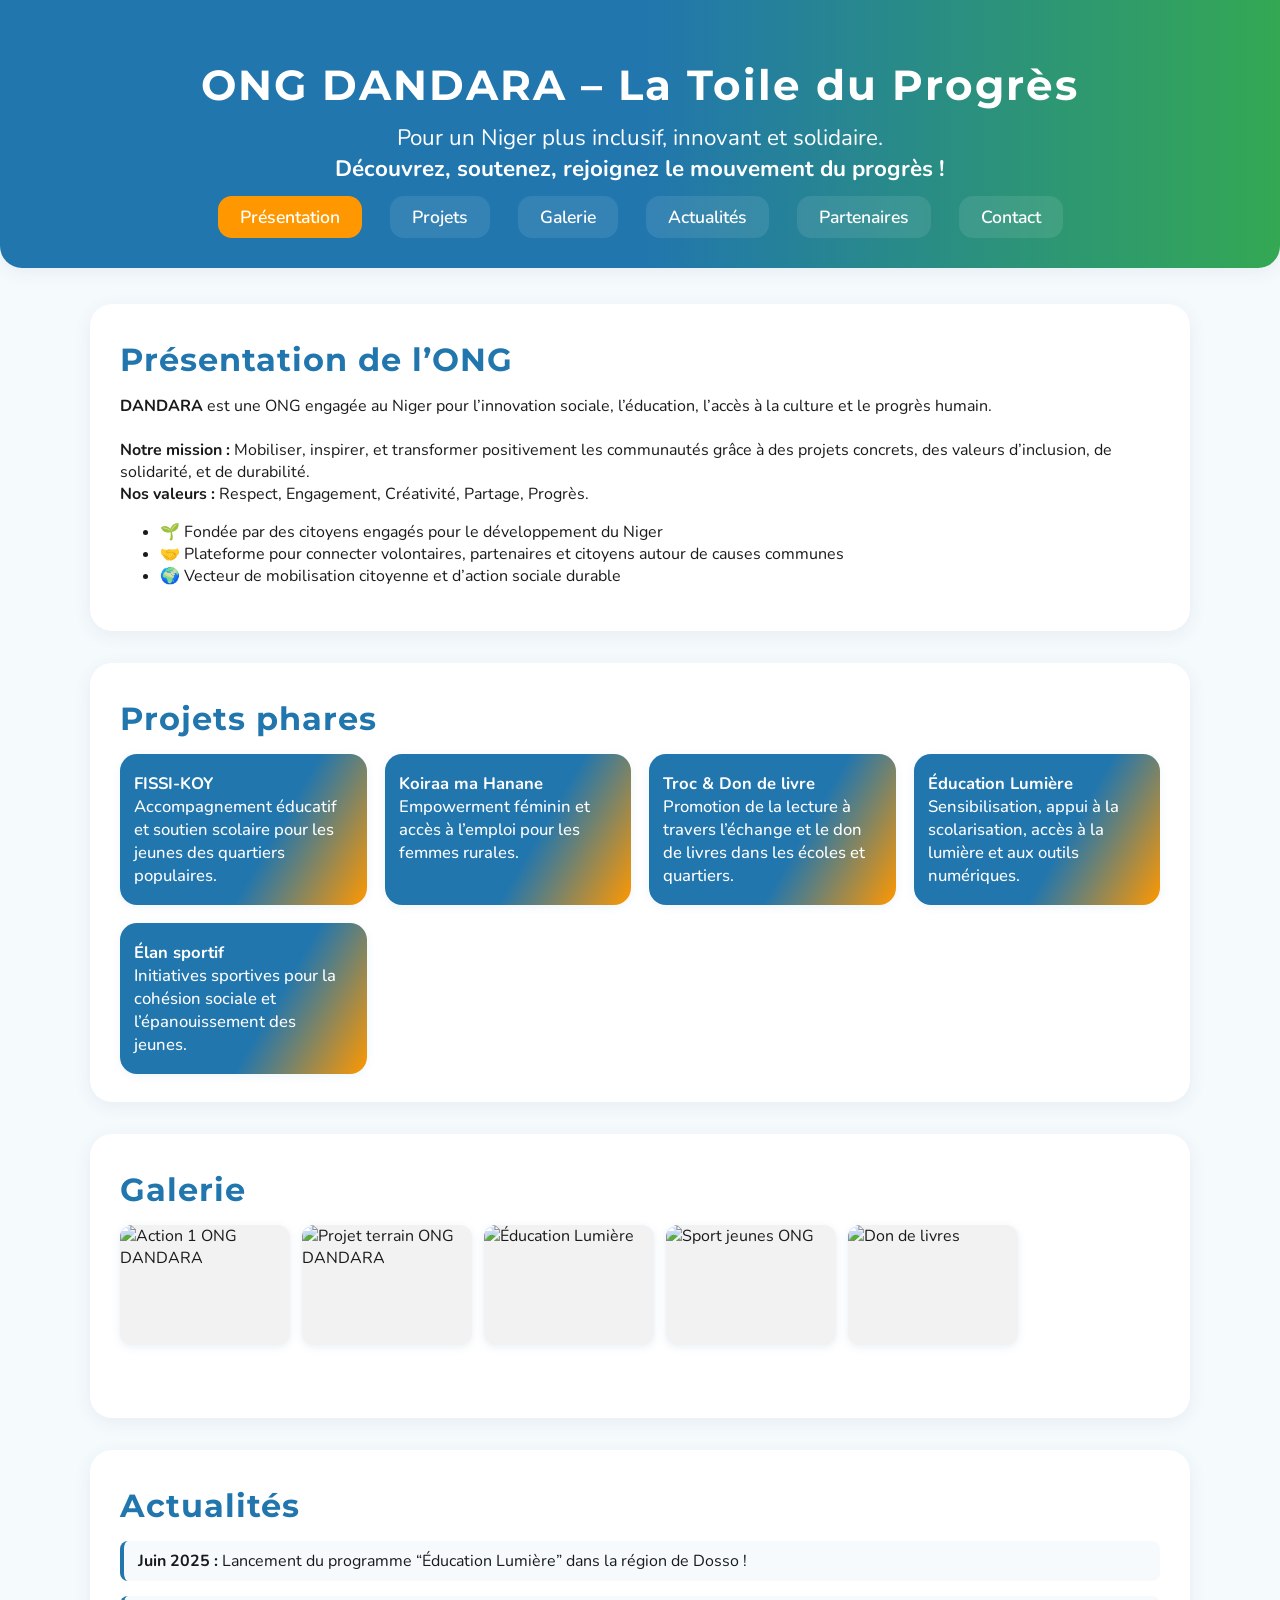
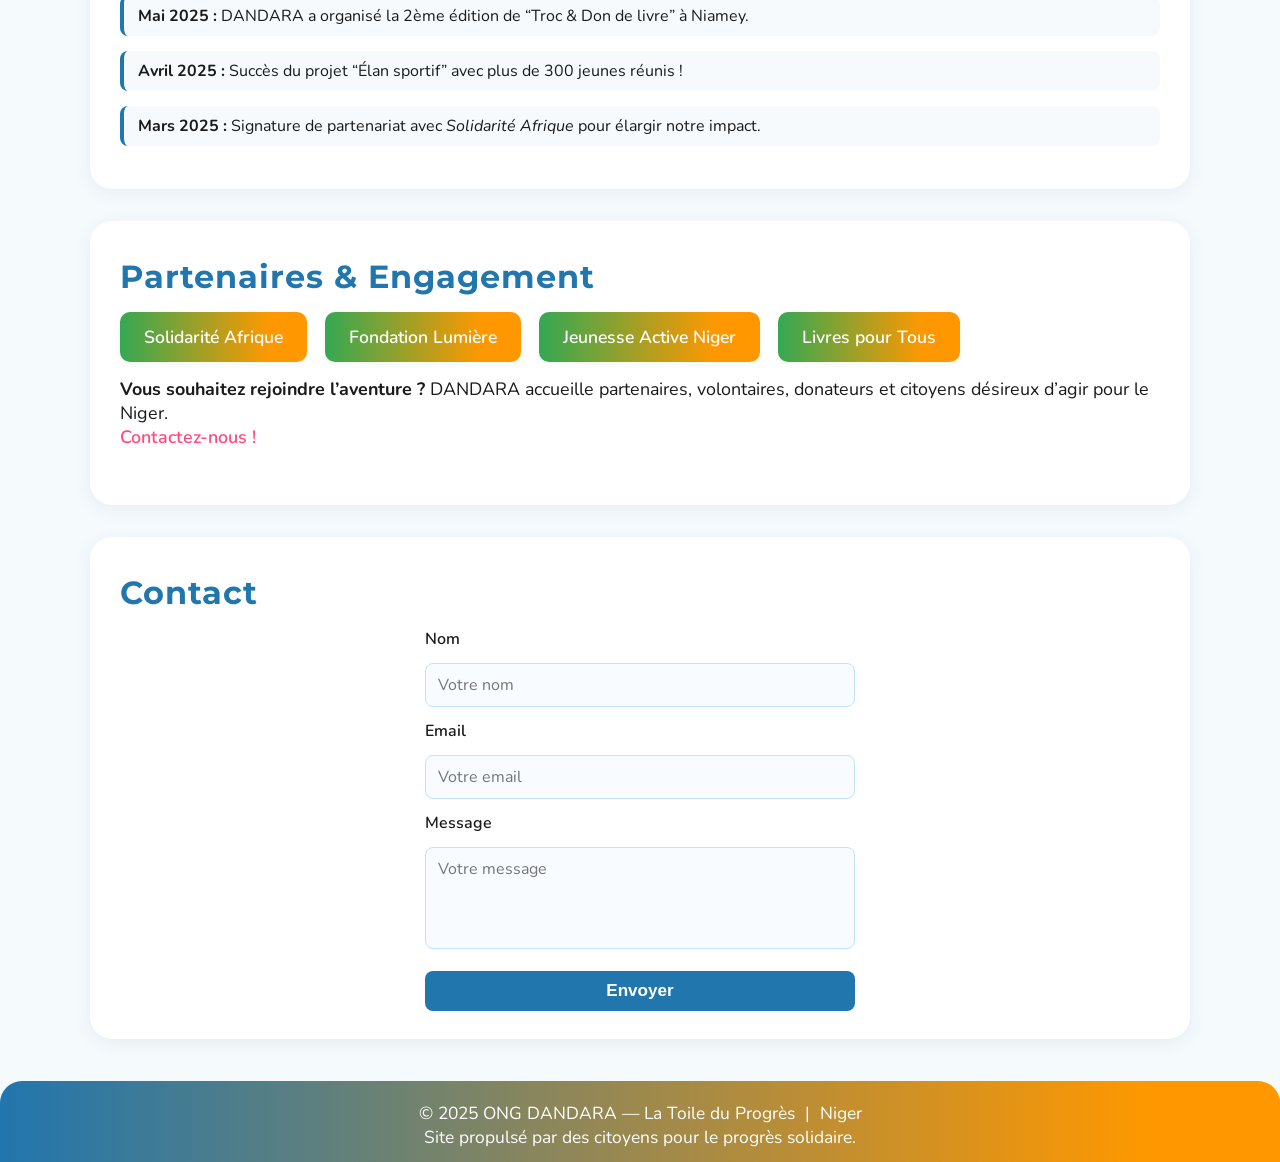
==== index.html @ 57908af9 "Add files via upload" ====
<!DOCTYPE html>
<html lang="fr">
<head>
  <meta charset="UTF-8">
  <meta name="viewport" content="width=device-width, initial-scale=1">
  <title>ONG DANDARA – La Toile du Progrès</title>
  <link href="https://fonts.googleapis.com/css2?family=Montserrat:wght@600;700&family=Nunito:wght@400;700&display=swap" rel="stylesheet">
  <style>
    :root {
      --main-bg: #f5fafd;
      --ong-blue: #2176ae;
      --ong-green: #34a853;
      --ong-orange: #ff9800;
      --ong-pink: #ff497c;
      --card-bg: #fff;
      --text-main: #1a1a1a;
      --text-light: #fff;
      --shadow: 0 4px 18px 0 rgba(44,62,80,0.07);
      --radius: 22px;
    }
    body {
      background: var(--main-bg);
      font-family: 'Nunito', 'Montserrat', Arial, sans-serif;
      margin: 0;
      color: var(--text-main);
      min-height: 100vh;
    }
    header {
      background: linear-gradient(90deg, var(--ong-blue) 50%, var(--ong-green) 100%);
      color: var(--text-light);
      padding: 32px 0 18px 0;
      box-shadow: var(--shadow);
      text-align: center;
      border-radius: 0 0 var(--radius) var(--radius);
    }
    header h1 {
      font-family: 'Montserrat', sans-serif;
      font-size: 2.6em;
      letter-spacing: 2px;
      margin-bottom: 0.3em;
      font-weight: 700;
    }
    header p {
      font-size: 1.4em;
      margin: 0 auto 12px auto;
      max-width: 800px;
      font-weight: 400;
    }
    nav {
      display: flex;
      justify-content: center;
      gap: 28px;
      margin: 0 0 12px 0;
      flex-wrap: wrap;
    }
    nav a {
      color: var(--text-light);
      background: rgba(255,255,255,0.09);
      border-radius: 14px;
      padding: 9px 22px;
      font-weight: 600;
      font-size: 1.1em;
      text-decoration: none;
      transition: background 0.2s, color 0.2s;
    }
    nav a.active, nav a:hover {
      background: var(--ong-orange);
      color: var(--text-light);
    }
    main {
      max-width: 1100px;
      margin: 36px auto 18px auto;
      padding: 0 18px;
    }
    section {
      background: var(--card-bg);
      border-radius: var(--radius);
      box-shadow: var(--shadow);
      padding: 36px 30px 28px 30px;
      margin-bottom: 32px;
      animation: fadeIn 0.7s;
      min-height: 220px;
      transition: box-shadow 0.2s;
    }
    section:hover {
      box-shadow: 0 4px 36px 0 rgba(33,118,174,0.11);
    }
    h2 {
      color: var(--ong-blue);
      font-family: 'Montserrat', sans-serif;
      margin-top: 0;
      margin-bottom: 0.5em;
      font-size: 2em;
      letter-spacing: 1px;
    }
    .projects-list {
      display: grid;
      grid-template-columns: repeat(auto-fit, minmax(210px, 1fr));
      gap: 18px;
      margin: 12px 0 0 0;
    }
    .project-card {
      background: linear-gradient(120deg, var(--ong-blue) 60%, var(--ong-orange) 100%);
      color: var(--text-light);
      border-radius: 17px;
      padding: 18px 14px;
      box-shadow: 0 2px 10px rgba(33,118,174,0.07);
      font-size: 1.04em;
      font-weight: 500;
      text-align: left;
      position: relative;
      transition: transform 0.2s, box-shadow 0.2s;
    }
    .project-card:hover {
      transform: translateY(-7px) scale(1.03);
      box-shadow: 0 6px 22px rgba(52,168,83,0.15);
    }
    .gallery {
      display: flex;
      gap: 12px;
      flex-wrap: wrap;
      justify-content: flex-start;
      margin-top: 13px;
    }
    .gallery img {
      width: 170px;
      height: 120px;
      object-fit: cover;
      border-radius: 12px;
      box-shadow: 0 2px 8px rgba(33,118,174,0.11);
      background: #f2f2f2;
    }
    .news-list {
      list-style: none;
      padding: 0;
      margin: 0;
    }
    .news-list li {
      margin-bottom: 15px;
      padding-left: 14px;
      border-left: 4px solid var(--ong-blue);
      background: #f7fafd;
      border-radius: 8px;
      padding-top: 9px;
      padding-bottom: 9px;
    }
    .partners-list {
      display: flex;
      flex-wrap: wrap;
      gap: 18px;
      margin: 15px 0 0 0;
    }
    .partner-card {
      background: linear-gradient(90deg, var(--ong-green), var(--ong-orange) 80%);
      color: var(--text-light);
      border-radius: 10px;
      padding: 13px 24px;
      font-size: 1.1em;
      font-weight: 600;
      box-shadow: 0 2px 7px rgba(52,168,83,0.07);
    }
    .contact-form {
      display: grid;
      gap: 13px;
      max-width: 430px;
      margin: 0 auto;
    }
    .contact-form label {
      font-weight: 600;
    }
    .contact-form input, .contact-form textarea {
      padding: 10px 12px;
      border-radius: 8px;
      border: 1.3px solid #c2e2ff;
      font-size: 1em;
      background: #f8fbff;
      font-family: inherit;
      resize: none;
    }
    .contact-form textarea { min-height: 80px; }
    .contact-form button {
      padding: 10px 0;
      border-radius: 8px;
      background: var(--ong-blue);
      color: #fff;
      border: none;
      font-weight: 700;
      font-size: 1.07em;
      cursor: pointer;
      margin-top: 9px;
      transition: background 0.18s;
    }
    .contact-form button:hover {
      background: var(--ong-orange);
    }
    .success-message {
      color: var(--ong-green);
      font-weight: 700;
      margin-top: 9px;
      text-align: center;
    }
    footer {
      background: linear-gradient(90deg, var(--ong-blue), var(--ong-orange) 90%);
      color: #fff;
      text-align: center;
      padding: 20px 0 13px 0;
      border-radius: var(--radius) var(--radius) 0 0;
      font-size: 1.09em;
      margin-top: 42px;
    }
    @keyframes fadeIn {
      from { opacity: 0; transform: translateY(20px);}
      to   { opacity: 1; transform: none;}
    }
    @media (max-width: 700px) {
      header h1 { font-size: 1.4em;}
      main { padding: 0 3vw; }
      section { padding: 19px 5vw 13px 5vw; }
      .projects-list { grid-template-columns: 1fr; }
      .gallery img { width: 90vw; max-width: 300px; height: 100px;}
    }
  </style>
</head>
<body>
  <header>
    <h1>ONG DANDARA – La Toile du Progrès</h1>
    <p>
      Pour un Niger plus inclusif, innovant et solidaire.<br>
      <strong>Découvrez, soutenez, rejoignez le mouvement du progrès !</strong>
    </p>
    <nav>
      <a href="#presentation" class="active">Présentation</a>
      <a href="#projets">Projets</a>
      <a href="#galerie">Galerie</a>
      <a href="#actualites">Actualités</a>
      <a href="#partenaires">Partenaires</a>
      <a href="#contact">Contact</a>
    </nav>
  </header>
  <main>
    <section id="presentation">
      <h2>Présentation de l’ONG</h2>
      <p>
        <b>DANDARA</b> est une ONG engagée au Niger pour l’innovation sociale, l’éducation, l’accès à la culture et le progrès humain.
        <br><br>
        <b>Notre mission :</b> Mobiliser, inspirer, et transformer positivement les communautés grâce à des projets concrets, des valeurs d’inclusion, de solidarité, et de durabilité.<br>
        <b>Nos valeurs :</b> Respect, Engagement, Créativité, Partage, Progrès.
      </p>
      <ul>
        <li>🌱 Fondée par des citoyens engagés pour le développement du Niger</li>
        <li>🤝 Plateforme pour connecter volontaires, partenaires et citoyens autour de causes communes</li>
        <li>🌍 Vecteur de mobilisation citoyenne et d’action sociale durable</li>
      </ul>
    </section>
    <section id="projets">
      <h2>Projets phares</h2>
      <div class="projects-list">
        <div class="project-card">
          <strong>FISSI-KOY</strong><br>
          Accompagnement éducatif et soutien scolaire pour les jeunes des quartiers populaires.
        </div>
        <div class="project-card">
          <strong>Koiraa ma Hanane</strong><br>
          Empowerment féminin et accès à l’emploi pour les femmes rurales.
        </div>
        <div class="project-card">
          <strong>Troc & Don de livre</strong><br>
          Promotion de la lecture à travers l’échange et le don de livres dans les écoles et quartiers.
        </div>
        <div class="project-card">
          <strong>Éducation Lumière</strong><br>
          Sensibilisation, appui à la scolarisation, accès à la lumière et aux outils numériques.
        </div>
        <div class="project-card">
          <strong>Élan sportif</strong><br>
          Initiatives sportives pour la cohésion sociale et l’épanouissement des jeunes.
        </div>
      </div>
    </section>
    <section id="galerie">
      <h2>Galerie</h2>
      <div class="gallery">
        <img src="https://images.unsplash.com/photo-1464983953574-0892a716854b?auto=format&fit=crop&w=400&q=80" alt="Action 1 ONG DANDARA">
        <img src="https://images.unsplash.com/photo-1506744038136-46273834b3fb?auto=format&fit=crop&w=400&q=80" alt="Projet terrain ONG DANDARA">
        <img src="https://images.unsplash.com/photo-1519125323398-675f0ddb6308?auto=format&fit=crop&w=400&q=80" alt="Éducation Lumière">
        <img src="https://images.unsplash.com/photo-1517486808906-6ca8b3f04846?auto=format&fit=crop&w=400&q=80" alt="Sport jeunes ONG">
        <img src="https://images.unsplash.com/photo-1457369804613-52c61a468e7d?auto=format&fit=crop&w=400&q=80" alt="Don de livres">
      </div>
    </section>
    <section id="actualites">
      <h2>Actualités</h2>
      <ul class="news-list">
        <li><b>Juin 2025 :</b> Lancement du programme “Éducation Lumière” dans la région de Dosso !</li>
        <li><b>Mai 2025 :</b> DANDARA a organisé la 2ème édition de “Troc & Don de livre” à Niamey.</li>
        <li><b>Avril 2025 :</b> Succès du projet “Élan sportif” avec plus de 300 jeunes réunis !</li>
        <li><b>Mars 2025 :</b> Signature de partenariat avec <i>Solidarité Afrique</i> pour élargir notre impact.</li>
      </ul>
    </section>
    <section id="partenaires">
      <h2>Partenaires & Engagement</h2>
      <div class="partners-list">
        <div class="partner-card">Solidarité Afrique</div>
        <div class="partner-card">Fondation Lumière</div>
        <div class="partner-card">Jeunesse Active Niger</div>
        <div class="partner-card">Livres pour Tous</div>
      </div>
      <p style="margin-top:15px;font-size:1.12em;">
        <b>Vous souhaitez rejoindre l’aventure ?</b>  
        DANDARA accueille partenaires, volontaires, donateurs et citoyens désireux d’agir pour le Niger.<br>
        <span style="color:var(--ong-pink);font-weight:600;">Contactez-nous !</span>
      </p>
    </section>
    <section id="contact">
      <h2>Contact</h2>
      <form class="contact-form" id="contactForm">
        <label for="name">Nom</label>
        <input type="text" id="name" required placeholder="Votre nom">
        <label for="email">Email</label>
        <input type="email" id="email" required placeholder="Votre email">
        <label for="message">Message</label>
        <textarea id="message" required placeholder="Votre message"></textarea>
        <button type="submit">Envoyer</button>
        <div class="success-message" id="formSuccess" style="display:none;">Merci pour votre message !</div>
      </form>
    </section>
  </main>
  <footer>
    © 2025 ONG DANDARA — La Toile du Progrès &nbsp;|&nbsp; Niger<br>
    Site propulsé par des citoyens pour le progrès solidaire.
  </footer>
  <script>
    // Navigation active effect
    const navLinks = document.querySelectorAll('nav a');
    navLinks.forEach(link => {
      link.onclick = function() {
        navLinks.forEach(l => l.classList.remove('active'));
        this.classList.add('active');
      };
    });
    // Smooth scroll to section
    document.querySelectorAll('nav a').forEach(anchor => {
      anchor.addEventListener('click', function(e) {
        e.preventDefault();
        const target = document.querySelector(this.getAttribute('href'));
        if(target) target.scrollIntoView({behavior:'smooth'});
      });
    });
    // Contact form mock (no backend)
    document.getElementById('contactForm').onsubmit = function(e) {
      e.preventDefault();
      document.getElementById('formSuccess').style.display = 'block';
      setTimeout(() => {
        document.getElementById('formSuccess').style.display = 'none';
        document.getElementById('contactForm').reset();
      }, 2600);
    };
  </script>
</body>
</html>
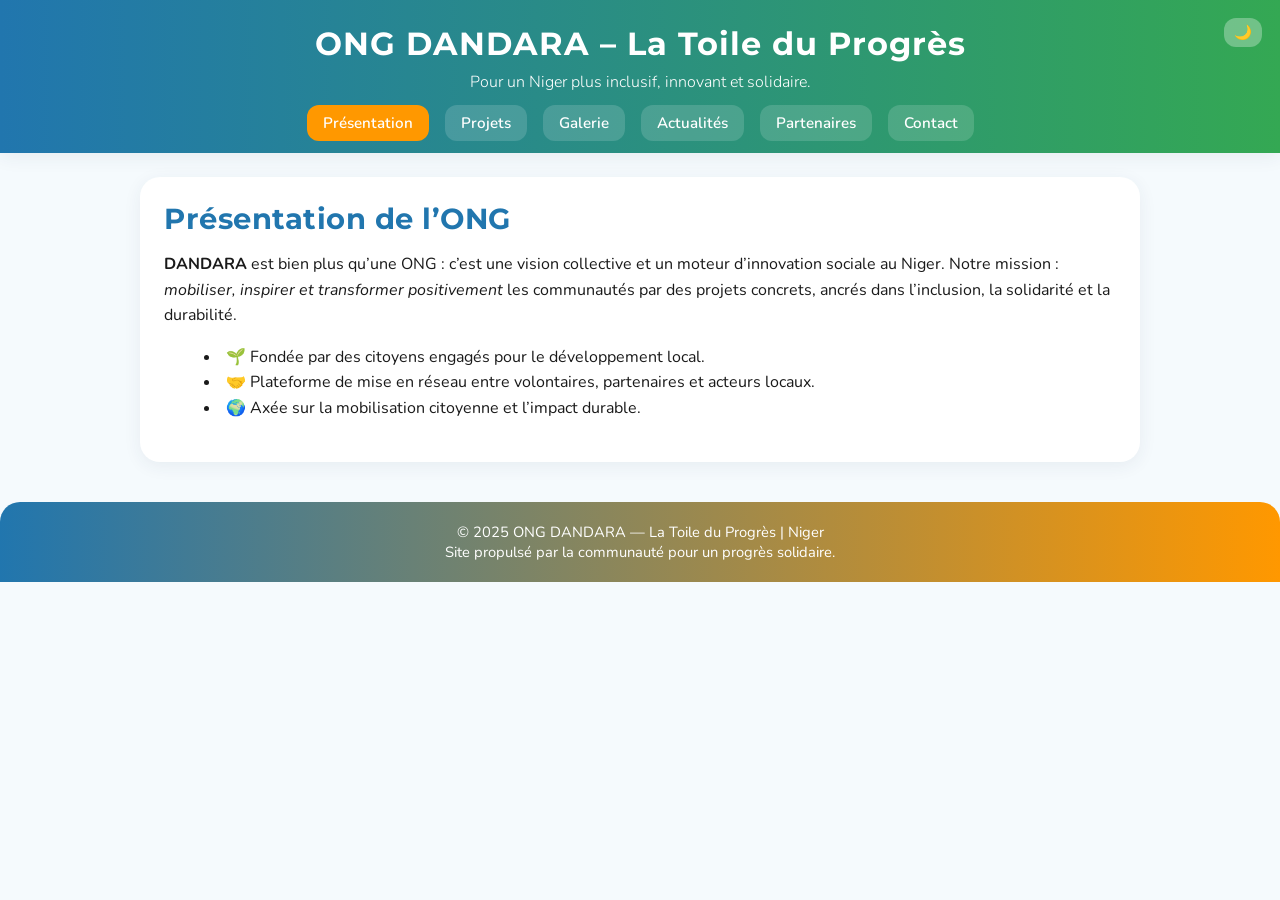
==== commit 653baa46: "Update index.html" ====
--- a/index.html
+++ b/index.html
@@ -4,180 +4,299 @@
   <meta charset="UTF-8">
   <meta name="viewport" content="width=device-width, initial-scale=1">
   <title>ONG DANDARA – La Toile du Progrès</title>
-  <link href="https://fonts.googleapis.com/css2?family=Montserrat:wght@600;700&family=Nunito:wght@400;700&display=swap" rel="stylesheet">
+  <!-- Google Fonts -->
+  <link href="https://fonts.googleapis.com/css2?family=Montserrat:wght@600;700&family=Nunito:wght@300;400;600;700&display=swap" rel="stylesheet">
   <style>
+    /* Variables pour thèmes clair et sombre */
     :root {
-      --main-bg: #f5fafd;
+      --bg-light: #f5fafd;
+      --bg-dark: #121517;
+      --text-light: #ffffff;
+      --text-dark: #1a1a1a;
+
       --ong-blue: #2176ae;
       --ong-green: #34a853;
       --ong-orange: #ff9800;
       --ong-pink: #ff497c;
-      --card-bg: #fff;
-      --text-main: #1a1a1a;
-      --text-light: #fff;
-      --shadow: 0 4px 18px 0 rgba(44,62,80,0.07);
-      --radius: 22px;
+
+      --card-bg-light: #ffffff;
+      --card-bg-dark: #1e242a;
+
+      --shadow-light: 0 4px 18px rgba(44,62,80,0.07);
+      --shadow-dark: 0 4px 18px rgba(0,0,0,0.5);
+
+      --radius: 20px;
+
+      --transition-fast: 0.2s ease-in-out;
     }
     body {
-      background: var(--main-bg);
-      font-family: 'Nunito', 'Montserrat', Arial, sans-serif;
       margin: 0;
-      color: var(--text-main);
+      font-family: 'Nunito', Arial, sans-serif;
+      background-color: var(--bg-light);
+      color: var(--text-dark);
       min-height: 100vh;
+      transition: background-color var(--transition-fast), color var(--transition-fast);
+    }
+    body.dark {
+      background-color: var(--bg-dark);
+      color: var(--text-light);
+    }
+    a {
+      text-decoration: none;
+      color: inherit;
     }
     header {
-      background: linear-gradient(90deg, var(--ong-blue) 50%, var(--ong-green) 100%);
-      color: var(--text-light);
-      padding: 32px 0 18px 0;
-      box-shadow: var(--shadow);
-      text-align: center;
-      border-radius: 0 0 var(--radius) var(--radius);
+      position: sticky;
+      top: 0;
+      z-index: 100;
+      background: linear-gradient(90deg, var(--ong-blue), var(--ong-green));
+      color: var(--text-light);
+      padding: 24px 0 12px;
+      box-shadow: var(--shadow-light);
+      transition: box-shadow var(--transition-fast);
+    }
+    body.dark header {
+      box-shadow: var(--shadow-dark);
     }
     header h1 {
       font-family: 'Montserrat', sans-serif;
-      font-size: 2.6em;
-      letter-spacing: 2px;
-      margin-bottom: 0.3em;
-      font-weight: 700;
-    }
-    header p {
-      font-size: 1.4em;
-      margin: 0 auto 12px auto;
-      max-width: 800px;
-      font-weight: 400;
-    }
+      font-size: 2em;
+      margin: 0;
+      text-align: center;
+      letter-spacing: 1px;
+    }
+    header .subtitle {
+      text-align: center;
+      font-size: 1rem;
+      margin: 8px 0 0;
+      font-weight: 300;
+    }
+    /* Nav */
     nav {
       display: flex;
       justify-content: center;
-      gap: 28px;
-      margin: 0 0 12px 0;
       flex-wrap: wrap;
+      gap: 16px;
+      margin-top: 12px;
     }
     nav a {
-      color: var(--text-light);
-      background: rgba(255,255,255,0.09);
-      border-radius: 14px;
-      padding: 9px 22px;
+      padding: 8px 16px;
+      border-radius: 12px;
       font-weight: 600;
-      font-size: 1.1em;
-      text-decoration: none;
-      transition: background 0.2s, color 0.2s;
-    }
-    nav a.active, nav a:hover {
+      font-size: 0.95rem;
+      background: rgba(255,255,255,0.15);
+      transition: background-color var(--transition-fast), transform var(--transition-fast);
+    }
+    nav a:hover {
+      background: rgba(255,255,255,0.25);
+      transform: translateY(-2px);
+    }
+    nav a.active {
       background: var(--ong-orange);
       color: var(--text-light);
     }
+    /* Theme toggle */
+    .theme-toggle {
+      position: absolute;
+      top: 18px;
+      right: 18px;
+      background: rgba(255,255,255,0.3);
+      border: none;
+      border-radius: 12px;
+      padding: 6px 10px;
+      cursor: pointer;
+      font-size: 0.9rem;
+      color: var(--text-light);
+      transition: background var(--transition-fast);
+    }
+    .theme-toggle:hover {
+      background: rgba(255,255,255,0.45);
+    }
+    /* Main container */
     main {
-      max-width: 1100px;
-      margin: 36px auto 18px auto;
-      padding: 0 18px;
-    }
-    section {
-      background: var(--card-bg);
+      max-width: 1000px;
+      margin: 24px auto;
+      padding: 0 16px;
+    }
+    /* Chaque section = “page” */
+    section.page {
+      display: none;
+      animation: fadeIn 0.5s ease;
+      padding: 24px;
+      background-color: var(--card-bg-light);
       border-radius: var(--radius);
-      box-shadow: var(--shadow);
-      padding: 36px 30px 28px 30px;
+      box-shadow: var(--shadow-light);
       margin-bottom: 32px;
-      animation: fadeIn 0.7s;
-      min-height: 220px;
-      transition: box-shadow 0.2s;
-    }
-    section:hover {
-      box-shadow: 0 4px 36px 0 rgba(33,118,174,0.11);
-    }
-    h2 {
+      transition: background-color var(--transition-fast), box-shadow var(--transition-fast);
+    }
+    body.dark section.page {
+      background-color: var(--card-bg-dark);
+      box-shadow: var(--shadow-dark);
+    }
+    section.page.active {
+      display: block;
+    }
+    section.page h2 {
       color: var(--ong-blue);
       font-family: 'Montserrat', sans-serif;
       margin-top: 0;
       margin-bottom: 0.5em;
-      font-size: 2em;
-      letter-spacing: 1px;
-    }
-    .projects-list {
+      font-size: 1.8em;
+      letter-spacing: 0.5px;
+    }
+    section.page p, section.page li, section.page ul {
+      line-height: 1.6;
+      font-size: 1rem;
+    }
+    /* Présentation */
+    #presentation ul {
+      list-style: disc inside;
+      margin-top: 12px;
+    }
+    /* Projets */
+    .projects-grid {
       display: grid;
-      grid-template-columns: repeat(auto-fit, minmax(210px, 1fr));
-      gap: 18px;
-      margin: 12px 0 0 0;
+      grid-template-columns: repeat(auto-fit, minmax(220px, 1fr));
+      gap: 16px;
+      margin-top: 16px;
     }
     .project-card {
-      background: linear-gradient(120deg, var(--ong-blue) 60%, var(--ong-orange) 100%);
-      color: var(--text-light);
-      border-radius: 17px;
-      padding: 18px 14px;
-      box-shadow: 0 2px 10px rgba(33,118,174,0.07);
-      font-size: 1.04em;
-      font-weight: 500;
-      text-align: left;
-      position: relative;
-      transition: transform 0.2s, box-shadow 0.2s;
+      background: linear-gradient(120deg, var(--ong-blue) 60%, var(--ong-orange));
+      color: var(--text-light);
+      padding: 16px;
+      border-radius: 16px;
+      box-shadow: 0 2px 8px rgba(0,0,0,0.1);
+      transition: transform var(--transition-fast), box-shadow var(--transition-fast);
     }
     .project-card:hover {
-      transform: translateY(-7px) scale(1.03);
-      box-shadow: 0 6px 22px rgba(52,168,83,0.15);
-    }
-    .gallery {
+      transform: translateY(-5px);
+      box-shadow: 0 4px 16px rgba(0,0,0,0.2);
+    }
+    /* Galerie */
+    .gallery-grid {
       display: flex;
+      flex-wrap: wrap;
       gap: 12px;
-      flex-wrap: wrap;
-      justify-content: flex-start;
-      margin-top: 13px;
-    }
-    .gallery img {
-      width: 170px;
+      margin-top: 16px;
+      justify-content: center;
+    }
+    .gallery-grid img {
+      width: calc(33% - 12px);
+      max-width: 200px;
       height: 120px;
       object-fit: cover;
       border-radius: 12px;
-      box-shadow: 0 2px 8px rgba(33,118,174,0.11);
-      background: #f2f2f2;
-    }
+      box-shadow: 0 2px 8px rgba(0,0,0,0.1);
+      transition: transform var(--transition-fast);
+      background: #ccc;
+    }
+    .gallery-grid img:hover {
+      transform: scale(1.05);
+    }
+    @media (max-width: 700px) {
+      .gallery-grid img {
+        width: calc(48% - 12px);
+      }
+    }
+    /* Actualités */
     .news-list {
       list-style: none;
       padding: 0;
       margin: 0;
+      margin-top: 12px;
     }
     .news-list li {
-      margin-bottom: 15px;
-      padding-left: 14px;
+      margin-bottom: 14px;
+      padding: 12px;
       border-left: 4px solid var(--ong-blue);
-      background: #f7fafd;
+      background: rgba(33,118,174,0.05);
       border-radius: 8px;
-      padding-top: 9px;
-      padding-bottom: 9px;
-    }
-    .partners-list {
+      transition: background var(--transition-fast);
+    }
+    .news-list li:hover {
+      background: rgba(33,118,174,0.1);
+    }
+    /* Partenaires */
+    .partners-grid {
       display: flex;
       flex-wrap: wrap;
-      gap: 18px;
-      margin: 15px 0 0 0;
+      gap: 12px;
+      margin-top: 12px;
     }
     .partner-card {
-      background: linear-gradient(90deg, var(--ong-green), var(--ong-orange) 80%);
-      color: var(--text-light);
-      border-radius: 10px;
-      padding: 13px 24px;
-      font-size: 1.1em;
+      background: linear-gradient(90deg, var(--ong-green), var(--ong-orange));
+      color: var(--text-light);
+      padding: 10px 18px;
+      border-radius: 12px;
+      font-size: 0.95rem;
       font-weight: 600;
-      box-shadow: 0 2px 7px rgba(52,168,83,0.07);
+      box-shadow: 0 2px 6px rgba(0,0,0,0.1);
+      transition: transform var(--transition-fast);
+    }
+    .partner-card:hover {
+      transform: translateY(-3px);
+    }
+    /* Contact */
+    .contact-info {
+      display: flex;
+      flex-direction: column;
+      gap: 8px;
+      font-size: 1rem;
+      margin-top: 12px;
+    }
+    /* Pour disposition horizontale sur large écran */
+    @media (min-width: 600px) {
+      .contact-info {
+        flex-direction: row;
+        flex-wrap: wrap;
+      }
+      .contact-info .contact-item {
+        flex: 1 1 45%;
+        display: flex;
+        align-items: center;
+      }
+    }
+    .contact-info .contact-item {
+      display: flex;
+      align-items: center;
+      gap: 6px;
+    }
+    .contact-info .contact-item a {
+      color: var(--ong-blue);
+      font-weight: 600;
+      transition: color var(--transition-fast);
+    }
+    .contact-info .contact-item a:hover {
+      color: var(--ong-orange);
     }
     .contact-form {
       display: grid;
-      gap: 13px;
-      max-width: 430px;
-      margin: 0 auto;
+      gap: 12px;
+      max-width: 450px;
+      margin-top: 20px;
     }
     .contact-form label {
       font-weight: 600;
     }
-    .contact-form input, .contact-form textarea {
+    .contact-form input,
+    .contact-form textarea {
       padding: 10px 12px;
       border-radius: 8px;
       border: 1.3px solid #c2e2ff;
-      font-size: 1em;
+      font-size: 1rem;
       background: #f8fbff;
-      font-family: inherit;
-      resize: none;
-    }
-    .contact-form textarea { min-height: 80px; }
+      transition: background var(--transition-fast), border var(--transition-fast);
+    }
+    body.dark .contact-form input,
+    body.dark .contact-form textarea {
+      background: #2a3037;
+      border: 1.3px solid #3a4751;
+      color: var(--text-light);
+    }
+    .contact-form textarea {
+      min-height: 100px;
+      resize: vertical;
+    }
     .contact-form button {
       padding: 10px 0;
       border-radius: 8px;
@@ -185,10 +304,9 @@
       color: #fff;
       border: none;
       font-weight: 700;
-      font-size: 1.07em;
+      font-size: 1rem;
       cursor: pointer;
-      margin-top: 9px;
-      transition: background 0.18s;
+      transition: background var(--transition-fast);
     }
     .contact-form button:hover {
       background: var(--ong-orange);
@@ -196,123 +314,165 @@
     .success-message {
       color: var(--ong-green);
       font-weight: 700;
-      margin-top: 9px;
+      margin-top: 8px;
       text-align: center;
     }
+    /* Footer */
     footer {
-      background: linear-gradient(90deg, var(--ong-blue), var(--ong-orange) 90%);
+      text-align: center;
+      padding: 20px 0;
+      font-size: 0.92rem;
+      margin-top: 40px;
+      background: linear-gradient(90deg, var(--ong-blue), var(--ong-orange));
       color: #fff;
-      text-align: center;
-      padding: 20px 0 13px 0;
       border-radius: var(--radius) var(--radius) 0 0;
-      font-size: 1.09em;
-      margin-top: 42px;
-    }
+    }
+    /* Animation */
     @keyframes fadeIn {
-      from { opacity: 0; transform: translateY(20px);}
-      to   { opacity: 1; transform: none;}
-    }
-    @media (max-width: 700px) {
-      header h1 { font-size: 1.4em;}
-      main { padding: 0 3vw; }
-      section { padding: 19px 5vw 13px 5vw; }
-      .projects-list { grid-template-columns: 1fr; }
-      .gallery img { width: 90vw; max-width: 300px; height: 100px;}
+      from { opacity: 0; transform: translateY(12px); }
+      to { opacity: 1; transform: none; }
     }
   </style>
 </head>
 <body>
   <header>
     <h1>ONG DANDARA – La Toile du Progrès</h1>
-    <p>
-      Pour un Niger plus inclusif, innovant et solidaire.<br>
-      <strong>Découvrez, soutenez, rejoignez le mouvement du progrès !</strong>
-    </p>
-    <nav>
-      <a href="#presentation" class="active">Présentation</a>
-      <a href="#projets">Projets</a>
-      <a href="#galerie">Galerie</a>
-      <a href="#actualites">Actualités</a>
-      <a href="#partenaires">Partenaires</a>
-      <a href="#contact">Contact</a>
+    <p class="subtitle">Pour un Niger plus inclusif, innovant et solidaire.</p>
+    <button class="theme-toggle" id="themeToggle">🌙</button>
+    <nav id="mainNav">
+      <a href="#presentation" data-page="presentation">Présentation</a>
+      <a href="#projets" data-page="projets">Projets</a>
+      <a href="#galerie" data-page="galerie">Galerie</a>
+      <a href="#actualites" data-page="actualites">Actualités</a>
+      <a href="#partenaires" data-page="partenaires">Partenaires</a>
+      <a href="#contact" data-page="contact">Contact</a>
     </nav>
   </header>
+
   <main>
-    <section id="presentation">
+    <!-- Présentation -->
+    <section id="presentation" class="page">
       <h2>Présentation de l’ONG</h2>
       <p>
-        <b>DANDARA</b> est une ONG engagée au Niger pour l’innovation sociale, l’éducation, l’accès à la culture et le progrès humain.
-        <br><br>
-        <b>Notre mission :</b> Mobiliser, inspirer, et transformer positivement les communautés grâce à des projets concrets, des valeurs d’inclusion, de solidarité, et de durabilité.<br>
-        <b>Nos valeurs :</b> Respect, Engagement, Créativité, Partage, Progrès.
+        <strong>DANDARA</strong> est bien plus qu’une ONG : c’est une vision collective et un moteur d’innovation sociale au Niger. 
+        Notre mission : <em>mobiliser, inspirer et transformer positivement</em> les communautés par des projets concrets, ancrés dans l’inclusion, la solidarité et la durabilité.
       </p>
       <ul>
-        <li>🌱 Fondée par des citoyens engagés pour le développement du Niger</li>
-        <li>🤝 Plateforme pour connecter volontaires, partenaires et citoyens autour de causes communes</li>
-        <li>🌍 Vecteur de mobilisation citoyenne et d’action sociale durable</li>
+        <li>🌱 Fondée par des citoyens engagés pour le développement local.</li>
+        <li>🤝 Plateforme de mise en réseau entre volontaires, partenaires et acteurs locaux.</li>
+        <li>🌍 Axée sur la mobilisation citoyenne et l’impact durable.</li>
       </ul>
     </section>
-    <section id="projets">
+
+    <!-- Projets -->
+    <section id="projets" class="page">
       <h2>Projets phares</h2>
-      <div class="projects-list">
+      <div class="projects-grid">
         <div class="project-card">
-          <strong>FISSI-KOY</strong><br>
-          Accompagnement éducatif et soutien scolaire pour les jeunes des quartiers populaires.
+          <h3>FISSI-KOY</h3>
+          <p>Accompagnement éducatif et soutien scolaire pour les jeunes des quartiers populaires, avec mentors locaux.</p>
         </div>
         <div class="project-card">
-          <strong>Koiraa ma Hanane</strong><br>
-          Empowerment féminin et accès à l’emploi pour les femmes rurales.
+          <h3>Koiraa ma Hanane</h3>
+          <p>Empowerment féminin et accès à l’emploi pour les femmes rurales via formations et partenariats.</p>
         </div>
         <div class="project-card">
-          <strong>Troc & Don de livre</strong><br>
-          Promotion de la lecture à travers l’échange et le don de livres dans les écoles et quartiers.
+          <h3>Troc & Don de livre</h3>
+          <p>Promotion de la lecture par l’échange et le don de livres dans les écoles et quartiers défavorisés.</p>
         </div>
         <div class="project-card">
-          <strong>Éducation Lumière</strong><br>
-          Sensibilisation, appui à la scolarisation, accès à la lumière et aux outils numériques.
+          <h3>Éducation Lumière</h3>
+          <p>Sensibilisation, appui à la scolarisation, distribution de lampes solaires et outils numériques.</p>
         </div>
         <div class="project-card">
-          <strong>Élan sportif</strong><br>
-          Initiatives sportives pour la cohésion sociale et l’épanouissement des jeunes.
+          <h3>Élan sportif</h3>
+          <p>Initiatives sportives pour la cohésion sociale, l’épanouissement des jeunes et la santé.</p>
         </div>
       </div>
     </section>
-    <section id="galerie">
+
+    <!-- Galerie -->
+    <section id="galerie" class="page">
       <h2>Galerie</h2>
-      <div class="gallery">
-        <img src="https://images.unsplash.com/photo-1464983953574-0892a716854b?auto=format&fit=crop&w=400&q=80" alt="Action 1 ONG DANDARA">
-        <img src="https://images.unsplash.com/photo-1506744038136-46273834b3fb?auto=format&fit=crop&w=400&q=80" alt="Projet terrain ONG DANDARA">
+      <div class="gallery-grid">
+        <!-- Remplace les URLs par tes propres images ou héberge-les si tu veux -->
+        <img src="https://images.unsplash.com/photo-1464983953574-0892a716854b?auto=format&fit=crop&w=400&q=80" alt="Action de terrain">
+        <img src="https://images.unsplash.com/photo-1506744038136-46273834b3fb?auto=format&fit=crop&w=400&q=80" alt="Travail sur le terrain">
         <img src="https://images.unsplash.com/photo-1519125323398-675f0ddb6308?auto=format&fit=crop&w=400&q=80" alt="Éducation Lumière">
-        <img src="https://images.unsplash.com/photo-1517486808906-6ca8b3f04846?auto=format&fit=crop&w=400&q=80" alt="Sport jeunes ONG">
+        <img src="https://images.unsplash.com/photo-1517486808906-6ca8b3f04846?auto=format&fit=crop&w=400&q=80" alt="Jeunes sport">
         <img src="https://images.unsplash.com/photo-1457369804613-52c61a468e7d?auto=format&fit=crop&w=400&q=80" alt="Don de livres">
+        <img src="https://images.unsplash.com/photo-1532619187607-5c8e6c0bd5e8?auto=format&fit=crop&w=400&q=80" alt="Volontaires">
       </div>
     </section>
-    <section id="actualites">
+
+    <!-- Actualités -->
+    <section id="actualites" class="page">
       <h2>Actualités</h2>
       <ul class="news-list">
-        <li><b>Juin 2025 :</b> Lancement du programme “Éducation Lumière” dans la région de Dosso !</li>
-        <li><b>Mai 2025 :</b> DANDARA a organisé la 2ème édition de “Troc & Don de livre” à Niamey.</li>
-        <li><b>Avril 2025 :</b> Succès du projet “Élan sportif” avec plus de 300 jeunes réunis !</li>
-        <li><b>Mars 2025 :</b> Signature de partenariat avec <i>Solidarité Afrique</i> pour élargir notre impact.</li>
+        <li><strong>Juin 2025 :</strong> Lancement du programme “Éducation Lumière” dans la région de Dosso.</li>
+        <li><strong>Mai 2025 :</strong> 2ᵉ édition de “Troc & Don de livre” à Niamey avec +500 participants.</li>
+        <li><strong>Avril 2025 :</strong> Succès du projet “Élan sportif” : plus de 300 jeunes impliqués.</li>
+        <li><strong>Mars 2025 :</strong> Signature d’un partenariat avec <em>Solidarité Afrique</em> pour étendre l’impact.</li>
       </ul>
     </section>
-    <section id="partenaires">
+
+    <!-- Partenaires -->
+    <section id="partenaires" class="page">
       <h2>Partenaires & Engagement</h2>
-      <div class="partners-list">
+      <p>Nous remercions chaleureusement les organisations et individus qui soutiennent DANDARA :</p>
+      <div class="partners-grid">
         <div class="partner-card">Solidarité Afrique</div>
         <div class="partner-card">Fondation Lumière</div>
         <div class="partner-card">Jeunesse Active Niger</div>
         <div class="partner-card">Livres pour Tous</div>
       </div>
-      <p style="margin-top:15px;font-size:1.12em;">
-        <b>Vous souhaitez rejoindre l’aventure ?</b>  
-        DANDARA accueille partenaires, volontaires, donateurs et citoyens désireux d’agir pour le Niger.<br>
-        <span style="color:var(--ong-pink);font-weight:600;">Contactez-nous !</span>
+      <p style="margin-top:16px;">
+        <strong>Vous souhaitez rejoindre l’aventure ?</strong><br>
+        DANDARA accueille partenaires, volontaires et donateurs désireux d’agir pour le progrès du Niger.
       </p>
+      <p><em>Utilisez la page Contact pour nous écrire ou nous appeler.</em></p>
     </section>
-    <section id="contact">
+
+    <!-- Contact -->
+    <section id="contact" class="page">
       <h2>Contact</h2>
-      <form class="contact-form" id="contactForm">
+
+      <!-- Bloc Nos coordonnées enrichi -->
+      <div class="contact-info">
+        <div class="contact-item">
+          <!-- Téléphone fixe ou principal -->
+          📞 <span>Téléphone :</span>
+          <a href="tel:+22796380877">+227 96 38 08 77</a>
+        </div>
+        <div class="contact-item">
+          <!-- WhatsApp -->
+          💬 <span>WhatsApp :</span>
+          <a href="https://wa.me/22796380877" target="_blank" rel="noopener">+227 96 38 08 77</a>
+        </div>
+        <div class="contact-item">
+          <!-- Email -->
+          ✉️ <span>Email :</span>
+          <a href="mailto:entreprise2rc@gmail.com">entreprise2rc@gmail.com</a>
+        </div>
+        <div class="contact-item">
+          <!-- Page Facebook -->
+          📘 <span>Facebook :</span>
+          <a href="https://www.facebook.com/ONGDandara" target="_blank" rel="noopener">facebook.com/ONGDandara</a>
+        </div>
+        <div class="contact-item">
+          <!-- Profil LinkedIn -->
+          💼 <span>LinkedIn :</span>
+          <a href="https://www.linkedin.com/company/ONGDandara" target="_blank" rel="noopener">linkedin.com/company/ONGDandara</a>
+        </div>
+        <div class="contact-item">
+          <!-- Autre réseau ou site Web -->
+          🌐 <span>Site Web :</span>
+          <a href="https://www.dandara-ong.org" target="_blank" rel="noopener">dandara-ong.org</a>
+        </div>
+      </div>
+
+      <!-- Formulaire de contact -->
+      <form id="contactForm" class="contact-form">
         <label for="name">Nom</label>
         <input type="text" id="name" required placeholder="Votre nom">
         <label for="email">Email</label>
@@ -324,36 +484,74 @@
       </form>
     </section>
   </main>
+
   <footer>
-    © 2025 ONG DANDARA — La Toile du Progrès &nbsp;|&nbsp; Niger<br>
-    Site propulsé par des citoyens pour le progrès solidaire.
+    © 2025 ONG DANDARA — La Toile du Progrès | Niger<br>
+    Site propulsé par la communauté pour un progrès solidaire.
   </footer>
+
   <script>
-    // Navigation active effect
-    const navLinks = document.querySelectorAll('nav a');
-    navLinks.forEach(link => {
-      link.onclick = function() {
-        navLinks.forEach(l => l.classList.remove('active'));
-        this.classList.add('active');
-      };
+    // Gestion du thème clair/sombre
+    const themeToggle = document.getElementById('themeToggle');
+    const currentTheme = localStorage.getItem('theme');
+    if (currentTheme === 'dark') document.body.classList.add('dark');
+    updateToggleText();
+    themeToggle.addEventListener('click', () => {
+      document.body.classList.toggle('dark');
+      const newTheme = document.body.classList.contains('dark') ? 'dark' : 'light';
+      localStorage.setItem('theme', newTheme);
+      updateToggleText();
     });
-    // Smooth scroll to section
-    document.querySelectorAll('nav a').forEach(anchor => {
-      anchor.addEventListener('click', function(e) {
-        e.preventDefault();
-        const target = document.querySelector(this.getAttribute('href'));
-        if(target) target.scrollIntoView({behavior:'smooth'});
+    function updateToggleText() {
+      if (document.body.classList.contains('dark')) {
+        themeToggle.textContent = '☀️';
+      } else {
+        themeToggle.textContent = '🌙';
+      }
+    }
+
+    // Routage basique en hash : afficher la section correspondant au hash, sinon présentation
+    const pages = Array.from(document.querySelectorAll('section.page'));
+    function showPage(pageId) {
+      pages.forEach(sec => {
+        if (sec.id === pageId) sec.classList.add('active');
+        else sec.classList.remove('active');
       });
+      // Mettre à jour le lien actif
+      document.querySelectorAll('nav a').forEach(a => {
+        if (a.getAttribute('href') === '#' + pageId) a.classList.add('active');
+        else a.classList.remove('active');
+      });
+    }
+    function handleHash() {
+      const hash = location.hash.replace('#', '');
+      const valid = pages.map(p => p.id);
+      if (valid.includes(hash)) {
+        showPage(hash);
+      } else {
+        showPage('presentation');
+      }
+    }
+    window.addEventListener('hashchange', handleHash);
+    document.addEventListener('DOMContentLoaded', () => {
+      handleHash();
+      // Smooth scroll si on charge avec hash
+      const hash = location.hash;
+      if (hash) {
+        const target = document.querySelector(hash);
+        if (target) target.scrollIntoView({behavior:'smooth'});
+      }
     });
-    // Contact form mock (no backend)
-    document.getElementById('contactForm').onsubmit = function(e) {
+
+    // Soumission du formulaire en façade
+    document.getElementById('contactForm').addEventListener('submit', function(e) {
       e.preventDefault();
       document.getElementById('formSuccess').style.display = 'block';
       setTimeout(() => {
         document.getElementById('formSuccess').style.display = 'none';
-        document.getElementById('contactForm').reset();
+        this.reset();
       }, 2600);
-    };
+    });
   </script>
 </body>
 </html>
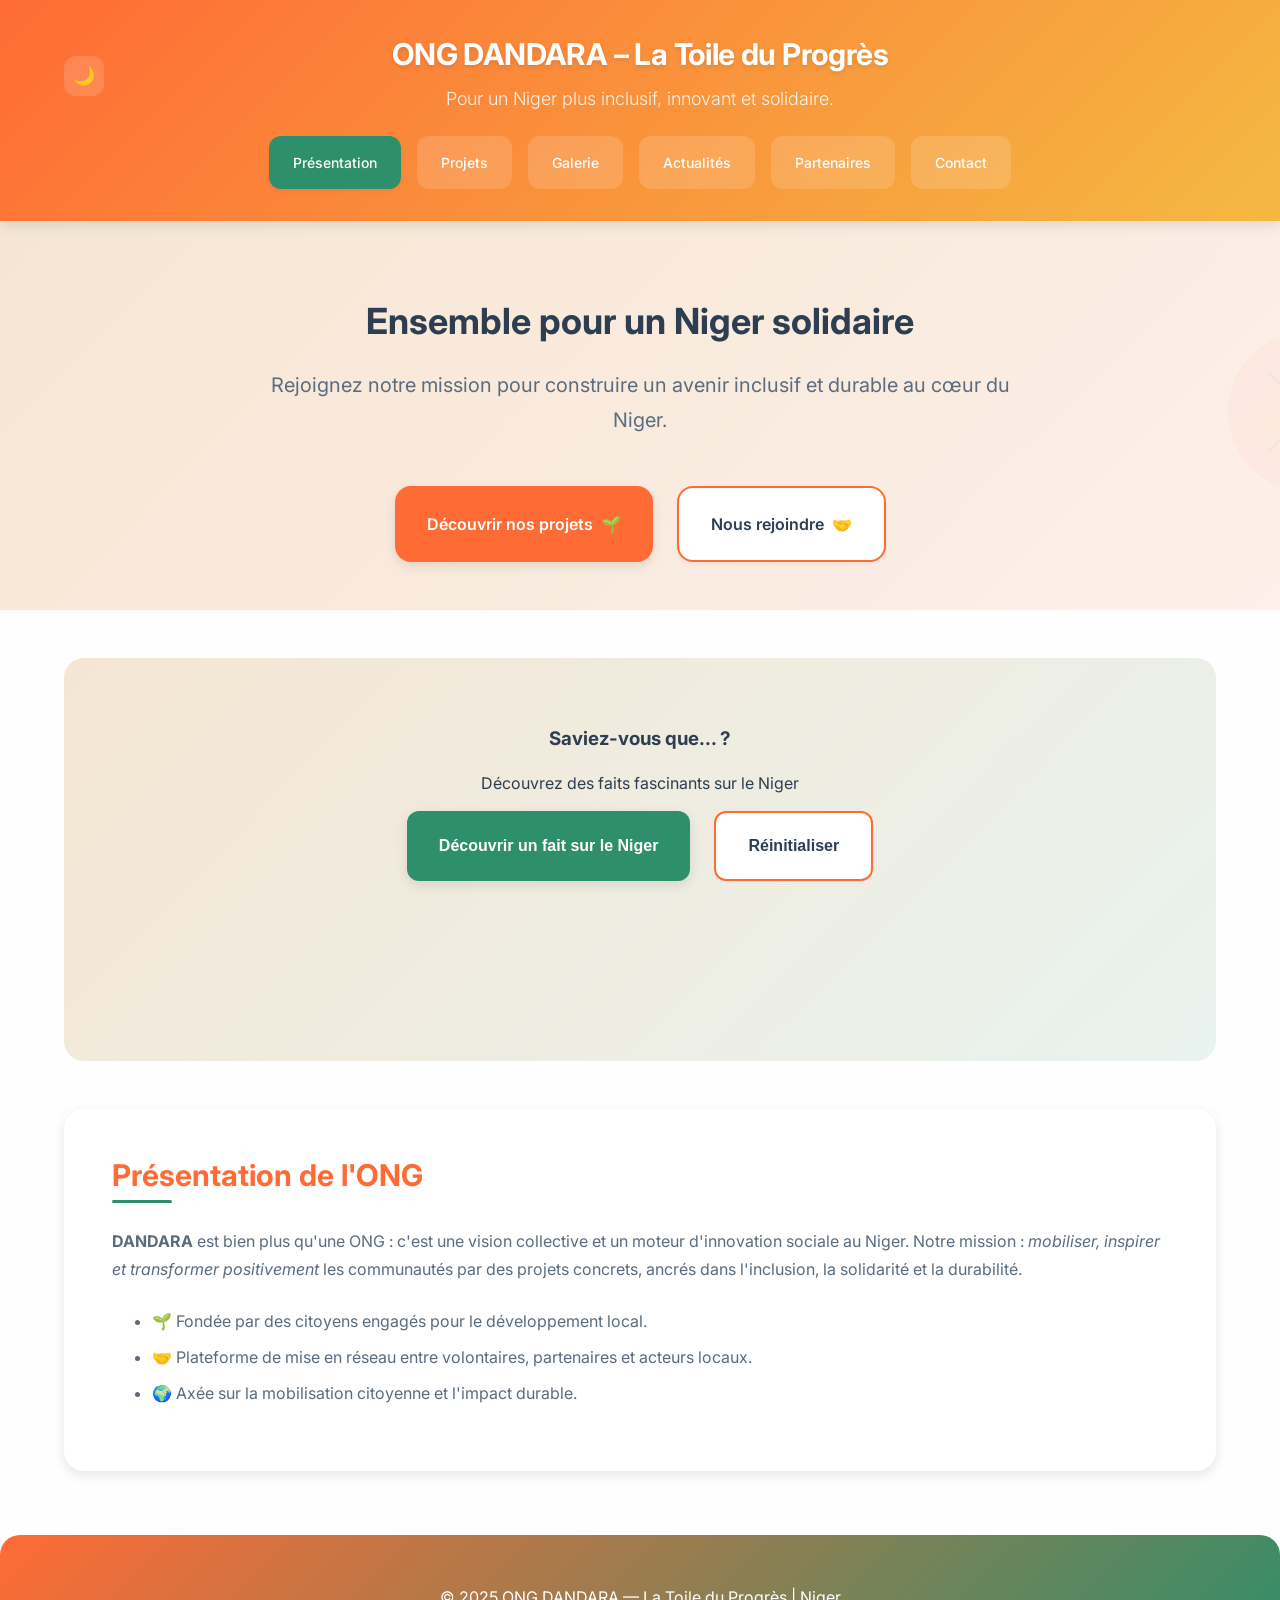
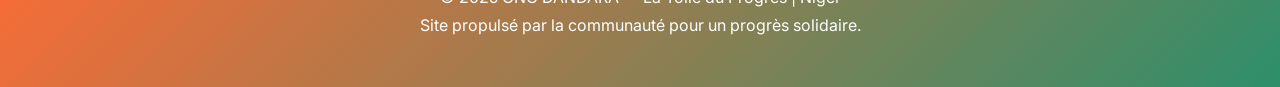
==== commit 1b79778a: "Complete Niger website modernization with enhanced UI/UX Co-authored-by: website00258 <217606821+web" ====
--- a/index.html
+++ b/index.html
@@ -1,557 +1,258 @@
-<!DOCTYPE html>
-<html lang="fr">
-<head>
-  <meta charset="UTF-8">
-  <meta name="viewport" content="width=device-width, initial-scale=1">
-  <title>ONG DANDARA – La Toile du Progrès</title>
-  <!-- Google Fonts -->
-  <link href="https://fonts.googleapis.com/css2?family=Montserrat:wght@600;700&family=Nunito:wght@300;400;600;700&display=swap" rel="stylesheet">
-  <style>
-    /* Variables pour thèmes clair et sombre */
-    :root {
-      --bg-light: #f5fafd;
-      --bg-dark: #121517;
-      --text-light: #ffffff;
-      --text-dark: #1a1a1a;
-
-      --ong-blue: #2176ae;
-      --ong-green: #34a853;
-      --ong-orange: #ff9800;
-      --ong-pink: #ff497c;
-
-      --card-bg-light: #ffffff;
-      --card-bg-dark: #1e242a;
-
-      --shadow-light: 0 4px 18px rgba(44,62,80,0.07);
-      --shadow-dark: 0 4px 18px rgba(0,0,0,0.5);
-
-      --radius: 20px;
-
-      --transition-fast: 0.2s ease-in-out;
-    }
-    body {
-      margin: 0;
-      font-family: 'Nunito', Arial, sans-serif;
-      background-color: var(--bg-light);
-      color: var(--text-dark);
-      min-height: 100vh;
-      transition: background-color var(--transition-fast), color var(--transition-fast);
-    }
-    body.dark {
-      background-color: var(--bg-dark);
-      color: var(--text-light);
-    }
-    a {
-      text-decoration: none;
-      color: inherit;
-    }
-    header {
-      position: sticky;
-      top: 0;
-      z-index: 100;
-      background: linear-gradient(90deg, var(--ong-blue), var(--ong-green));
-      color: var(--text-light);
-      padding: 24px 0 12px;
-      box-shadow: var(--shadow-light);
-      transition: box-shadow var(--transition-fast);
-    }
-    body.dark header {
-      box-shadow: var(--shadow-dark);
-    }
-    header h1 {
-      font-family: 'Montserrat', sans-serif;
-      font-size: 2em;
-      margin: 0;
-      text-align: center;
-      letter-spacing: 1px;
-    }
-    header .subtitle {
-      text-align: center;
-      font-size: 1rem;
-      margin: 8px 0 0;
-      font-weight: 300;
-    }
-    /* Nav */
-    nav {
-      display: flex;
-      justify-content: center;
-      flex-wrap: wrap;
-      gap: 16px;
-      margin-top: 12px;
-    }
-    nav a {
-      padding: 8px 16px;
-      border-radius: 12px;
-      font-weight: 600;
-      font-size: 0.95rem;
-      background: rgba(255,255,255,0.15);
-      transition: background-color var(--transition-fast), transform var(--transition-fast);
-    }
-    nav a:hover {
-      background: rgba(255,255,255,0.25);
-      transform: translateY(-2px);
-    }
-    nav a.active {
-      background: var(--ong-orange);
-      color: var(--text-light);
-    }
-    /* Theme toggle */
-    .theme-toggle {
-      position: absolute;
-      top: 18px;
-      right: 18px;
-      background: rgba(255,255,255,0.3);
-      border: none;
-      border-radius: 12px;
-      padding: 6px 10px;
-      cursor: pointer;
-      font-size: 0.9rem;
-      color: var(--text-light);
-      transition: background var(--transition-fast);
-    }
-    .theme-toggle:hover {
-      background: rgba(255,255,255,0.45);
-    }
-    /* Main container */
-    main {
-      max-width: 1000px;
-      margin: 24px auto;
-      padding: 0 16px;
-    }
-    /* Chaque section = “page” */
-    section.page {
-      display: none;
-      animation: fadeIn 0.5s ease;
-      padding: 24px;
-      background-color: var(--card-bg-light);
-      border-radius: var(--radius);
-      box-shadow: var(--shadow-light);
-      margin-bottom: 32px;
-      transition: background-color var(--transition-fast), box-shadow var(--transition-fast);
-    }
-    body.dark section.page {
-      background-color: var(--card-bg-dark);
-      box-shadow: var(--shadow-dark);
-    }
-    section.page.active {
-      display: block;
-    }
-    section.page h2 {
-      color: var(--ong-blue);
-      font-family: 'Montserrat', sans-serif;
-      margin-top: 0;
-      margin-bottom: 0.5em;
-      font-size: 1.8em;
-      letter-spacing: 0.5px;
-    }
-    section.page p, section.page li, section.page ul {
-      line-height: 1.6;
-      font-size: 1rem;
-    }
-    /* Présentation */
-    #presentation ul {
-      list-style: disc inside;
-      margin-top: 12px;
-    }
-    /* Projets */
-    .projects-grid {
-      display: grid;
-      grid-template-columns: repeat(auto-fit, minmax(220px, 1fr));
-      gap: 16px;
-      margin-top: 16px;
-    }
-    .project-card {
-      background: linear-gradient(120deg, var(--ong-blue) 60%, var(--ong-orange));
-      color: var(--text-light);
-      padding: 16px;
-      border-radius: 16px;
-      box-shadow: 0 2px 8px rgba(0,0,0,0.1);
-      transition: transform var(--transition-fast), box-shadow var(--transition-fast);
-    }
-    .project-card:hover {
-      transform: translateY(-5px);
-      box-shadow: 0 4px 16px rgba(0,0,0,0.2);
-    }
-    /* Galerie */
-    .gallery-grid {
-      display: flex;
-      flex-wrap: wrap;
-      gap: 12px;
-      margin-top: 16px;
-      justify-content: center;
-    }
-    .gallery-grid img {
-      width: calc(33% - 12px);
-      max-width: 200px;
-      height: 120px;
-      object-fit: cover;
-      border-radius: 12px;
-      box-shadow: 0 2px 8px rgba(0,0,0,0.1);
-      transition: transform var(--transition-fast);
-      background: #ccc;
-    }
-    .gallery-grid img:hover {
-      transform: scale(1.05);
-    }
-    @media (max-width: 700px) {
-      .gallery-grid img {
-        width: calc(48% - 12px);
-      }
-    }
-    /* Actualités */
-    .news-list {
-      list-style: none;
-      padding: 0;
-      margin: 0;
-      margin-top: 12px;
-    }
-    .news-list li {
-      margin-bottom: 14px;
-      padding: 12px;
-      border-left: 4px solid var(--ong-blue);
-      background: rgba(33,118,174,0.05);
-      border-radius: 8px;
-      transition: background var(--transition-fast);
-    }
-    .news-list li:hover {
-      background: rgba(33,118,174,0.1);
-    }
-    /* Partenaires */
-    .partners-grid {
-      display: flex;
-      flex-wrap: wrap;
-      gap: 12px;
-      margin-top: 12px;
-    }
-    .partner-card {
-      background: linear-gradient(90deg, var(--ong-green), var(--ong-orange));
-      color: var(--text-light);
-      padding: 10px 18px;
-      border-radius: 12px;
-      font-size: 0.95rem;
-      font-weight: 600;
-      box-shadow: 0 2px 6px rgba(0,0,0,0.1);
-      transition: transform var(--transition-fast);
-    }
-    .partner-card:hover {
-      transform: translateY(-3px);
-    }
-    /* Contact */
-    .contact-info {
-      display: flex;
-      flex-direction: column;
-      gap: 8px;
-      font-size: 1rem;
-      margin-top: 12px;
-    }
-    /* Pour disposition horizontale sur large écran */
-    @media (min-width: 600px) {
-      .contact-info {
-        flex-direction: row;
-        flex-wrap: wrap;
-      }
-      .contact-info .contact-item {
-        flex: 1 1 45%;
-        display: flex;
-        align-items: center;
-      }
-    }
-    .contact-info .contact-item {
-      display: flex;
-      align-items: center;
-      gap: 6px;
-    }
-    .contact-info .contact-item a {
-      color: var(--ong-blue);
-      font-weight: 600;
-      transition: color var(--transition-fast);
-    }
-    .contact-info .contact-item a:hover {
-      color: var(--ong-orange);
-    }
-    .contact-form {
-      display: grid;
-      gap: 12px;
-      max-width: 450px;
-      margin-top: 20px;
-    }
-    .contact-form label {
-      font-weight: 600;
-    }
-    .contact-form input,
-    .contact-form textarea {
-      padding: 10px 12px;
-      border-radius: 8px;
-      border: 1.3px solid #c2e2ff;
-      font-size: 1rem;
-      background: #f8fbff;
-      transition: background var(--transition-fast), border var(--transition-fast);
-    }
-    body.dark .contact-form input,
-    body.dark .contact-form textarea {
-      background: #2a3037;
-      border: 1.3px solid #3a4751;
-      color: var(--text-light);
-    }
-    .contact-form textarea {
-      min-height: 100px;
-      resize: vertical;
-    }
-    .contact-form button {
-      padding: 10px 0;
-      border-radius: 8px;
-      background: var(--ong-blue);
-      color: #fff;
-      border: none;
-      font-weight: 700;
-      font-size: 1rem;
-      cursor: pointer;
-      transition: background var(--transition-fast);
-    }
-    .contact-form button:hover {
-      background: var(--ong-orange);
-    }
-    .success-message {
-      color: var(--ong-green);
-      font-weight: 700;
-      margin-top: 8px;
-      text-align: center;
-    }
-    /* Footer */
-    footer {
-      text-align: center;
-      padding: 20px 0;
-      font-size: 0.92rem;
-      margin-top: 40px;
-      background: linear-gradient(90deg, var(--ong-blue), var(--ong-orange));
-      color: #fff;
-      border-radius: var(--radius) var(--radius) 0 0;
-    }
-    /* Animation */
-    @keyframes fadeIn {
-      from { opacity: 0; transform: translateY(12px); }
-      to { opacity: 1; transform: none; }
-    }
-  </style>
-</head>
-<body>
-  <header>
-    <h1>ONG DANDARA – La Toile du Progrès</h1>
-    <p class="subtitle">Pour un Niger plus inclusif, innovant et solidaire.</p>
-    <button class="theme-toggle" id="themeToggle">🌙</button>
-    <nav id="mainNav">
-      <a href="#presentation" data-page="presentation">Présentation</a>
-      <a href="#projets" data-page="projets">Projets</a>
-      <a href="#galerie" data-page="galerie">Galerie</a>
-      <a href="#actualites" data-page="actualites">Actualités</a>
-      <a href="#partenaires" data-page="partenaires">Partenaires</a>
-      <a href="#contact" data-page="contact">Contact</a>
-    </nav>
-  </header>
-
-  <main>
-    <!-- Présentation -->
-    <section id="presentation" class="page">
-      <h2>Présentation de l’ONG</h2>
-      <p>
-        <strong>DANDARA</strong> est bien plus qu’une ONG : c’est une vision collective et un moteur d’innovation sociale au Niger. 
-        Notre mission : <em>mobiliser, inspirer et transformer positivement</em> les communautés par des projets concrets, ancrés dans l’inclusion, la solidarité et la durabilité.
-      </p>
-      <ul>
-        <li>🌱 Fondée par des citoyens engagés pour le développement local.</li>
-        <li>🤝 Plateforme de mise en réseau entre volontaires, partenaires et acteurs locaux.</li>
-        <li>🌍 Axée sur la mobilisation citoyenne et l’impact durable.</li>
-      </ul>
-    </section>
-
-    <!-- Projets -->
-    <section id="projets" class="page">
-      <h2>Projets phares</h2>
-      <div class="projects-grid">
-        <div class="project-card">
-          <h3>FISSI-KOY</h3>
-          <p>Accompagnement éducatif et soutien scolaire pour les jeunes des quartiers populaires, avec mentors locaux.</p>
-        </div>
-        <div class="project-card">
-          <h3>Koiraa ma Hanane</h3>
-          <p>Empowerment féminin et accès à l’emploi pour les femmes rurales via formations et partenariats.</p>
-        </div>
-        <div class="project-card">
-          <h3>Troc & Don de livre</h3>
-          <p>Promotion de la lecture par l’échange et le don de livres dans les écoles et quartiers défavorisés.</p>
-        </div>
-        <div class="project-card">
-          <h3>Éducation Lumière</h3>
-          <p>Sensibilisation, appui à la scolarisation, distribution de lampes solaires et outils numériques.</p>
-        </div>
-        <div class="project-card">
-          <h3>Élan sportif</h3>
-          <p>Initiatives sportives pour la cohésion sociale, l’épanouissement des jeunes et la santé.</p>
-        </div>
-      </div>
-    </section>
-
-    <!-- Galerie -->
-    <section id="galerie" class="page">
-      <h2>Galerie</h2>
-      <div class="gallery-grid">
-        <!-- Remplace les URLs par tes propres images ou héberge-les si tu veux -->
-        <img src="https://images.unsplash.com/photo-1464983953574-0892a716854b?auto=format&fit=crop&w=400&q=80" alt="Action de terrain">
-        <img src="https://images.unsplash.com/photo-1506744038136-46273834b3fb?auto=format&fit=crop&w=400&q=80" alt="Travail sur le terrain">
-        <img src="https://images.unsplash.com/photo-1519125323398-675f0ddb6308?auto=format&fit=crop&w=400&q=80" alt="Éducation Lumière">
-        <img src="https://images.unsplash.com/photo-1517486808906-6ca8b3f04846?auto=format&fit=crop&w=400&q=80" alt="Jeunes sport">
-        <img src="https://images.unsplash.com/photo-1457369804613-52c61a468e7d?auto=format&fit=crop&w=400&q=80" alt="Don de livres">
-        <img src="https://images.unsplash.com/photo-1532619187607-5c8e6c0bd5e8?auto=format&fit=crop&w=400&q=80" alt="Volontaires">
-      </div>
-    </section>
-
-    <!-- Actualités -->
-    <section id="actualites" class="page">
-      <h2>Actualités</h2>
-      <ul class="news-list">
-        <li><strong>Juin 2025 :</strong> Lancement du programme “Éducation Lumière” dans la région de Dosso.</li>
-        <li><strong>Mai 2025 :</strong> 2ᵉ édition de “Troc & Don de livre” à Niamey avec +500 participants.</li>
-        <li><strong>Avril 2025 :</strong> Succès du projet “Élan sportif” : plus de 300 jeunes impliqués.</li>
-        <li><strong>Mars 2025 :</strong> Signature d’un partenariat avec <em>Solidarité Afrique</em> pour étendre l’impact.</li>
-      </ul>
-    </section>
-
-    <!-- Partenaires -->
-    <section id="partenaires" class="page">
-      <h2>Partenaires & Engagement</h2>
-      <p>Nous remercions chaleureusement les organisations et individus qui soutiennent DANDARA :</p>
-      <div class="partners-grid">
-        <div class="partner-card">Solidarité Afrique</div>
-        <div class="partner-card">Fondation Lumière</div>
-        <div class="partner-card">Jeunesse Active Niger</div>
-        <div class="partner-card">Livres pour Tous</div>
-      </div>
-      <p style="margin-top:16px;">
-        <strong>Vous souhaitez rejoindre l’aventure ?</strong><br>
-        DANDARA accueille partenaires, volontaires et donateurs désireux d’agir pour le progrès du Niger.
-      </p>
-      <p><em>Utilisez la page Contact pour nous écrire ou nous appeler.</em></p>
-    </section>
-
-    <!-- Contact -->
-    <section id="contact" class="page">
-      <h2>Contact</h2>
-
-      <!-- Bloc Nos coordonnées enrichi -->
-      <div class="contact-info">
-        <div class="contact-item">
-          <!-- Téléphone fixe ou principal -->
-          📞 <span>Téléphone :</span>
-          <a href="tel:+22796380877">+227 96 38 08 77</a>
-        </div>
-        <div class="contact-item">
-          <!-- WhatsApp -->
-          💬 <span>WhatsApp :</span>
-          <a href="https://wa.me/22796380877" target="_blank" rel="noopener">+227 96 38 08 77</a>
-        </div>
-        <div class="contact-item">
-          <!-- Email -->
-          ✉️ <span>Email :</span>
-          <a href="mailto:entreprise2rc@gmail.com">entreprise2rc@gmail.com</a>
-        </div>
-        <div class="contact-item">
-          <!-- Page Facebook -->
-          📘 <span>Facebook :</span>
-          <a href="https://www.facebook.com/ONGDandara" target="_blank" rel="noopener">facebook.com/ONGDandara</a>
-        </div>
-        <div class="contact-item">
-          <!-- Profil LinkedIn -->
-          💼 <span>LinkedIn :</span>
-          <a href="https://www.linkedin.com/company/ONGDandara" target="_blank" rel="noopener">linkedin.com/company/ONGDandara</a>
-        </div>
-        <div class="contact-item">
-          <!-- Autre réseau ou site Web -->
-          🌐 <span>Site Web :</span>
-          <a href="https://www.dandara-ong.org" target="_blank" rel="noopener">dandara-ong.org</a>
-        </div>
-      </div>
-
-      <!-- Formulaire de contact -->
-      <form id="contactForm" class="contact-form">
-        <label for="name">Nom</label>
-        <input type="text" id="name" required placeholder="Votre nom">
-        <label for="email">Email</label>
-        <input type="email" id="email" required placeholder="Votre email">
-        <label for="message">Message</label>
-        <textarea id="message" required placeholder="Votre message"></textarea>
-        <button type="submit">Envoyer</button>
-        <div class="success-message" id="formSuccess" style="display:none;">Merci pour votre message !</div>
-      </form>
-    </section>
-  </main>
-
-  <footer>
-    © 2025 ONG DANDARA — La Toile du Progrès | Niger<br>
-    Site propulsé par la communauté pour un progrès solidaire.
-  </footer>
-
-  <script>
-    // Gestion du thème clair/sombre
-    const themeToggle = document.getElementById('themeToggle');
-    const currentTheme = localStorage.getItem('theme');
-    if (currentTheme === 'dark') document.body.classList.add('dark');
-    updateToggleText();
-    themeToggle.addEventListener('click', () => {
-      document.body.classList.toggle('dark');
-      const newTheme = document.body.classList.contains('dark') ? 'dark' : 'light';
-      localStorage.setItem('theme', newTheme);
-      updateToggleText();
-    });
-    function updateToggleText() {
-      if (document.body.classList.contains('dark')) {
-        themeToggle.textContent = '☀️';
-      } else {
-        themeToggle.textContent = '🌙';
-      }
-    }
-
-    // Routage basique en hash : afficher la section correspondant au hash, sinon présentation
-    const pages = Array.from(document.querySelectorAll('section.page'));
-    function showPage(pageId) {
-      pages.forEach(sec => {
-        if (sec.id === pageId) sec.classList.add('active');
-        else sec.classList.remove('active');
-      });
-      // Mettre à jour le lien actif
-      document.querySelectorAll('nav a').forEach(a => {
-        if (a.getAttribute('href') === '#' + pageId) a.classList.add('active');
-        else a.classList.remove('active');
-      });
-    }
-    function handleHash() {
-      const hash = location.hash.replace('#', '');
-      const valid = pages.map(p => p.id);
-      if (valid.includes(hash)) {
-        showPage(hash);
-      } else {
-        showPage('presentation');
-      }
-    }
-    window.addEventListener('hashchange', handleHash);
-    document.addEventListener('DOMContentLoaded', () => {
-      handleHash();
-      // Smooth scroll si on charge avec hash
-      const hash = location.hash;
-      if (hash) {
-        const target = document.querySelector(hash);
-        if (target) target.scrollIntoView({behavior:'smooth'});
-      }
-    });
-
-    // Soumission du formulaire en façade
-    document.getElementById('contactForm').addEventListener('submit', function(e) {
-      e.preventDefault();
-      document.getElementById('formSuccess').style.display = 'block';
-      setTimeout(() => {
-        document.getElementById('formSuccess').style.display = 'none';
-        this.reset();
-      }, 2600);
-    });
-  </script>
-</body>
-</html>
+<!DOCTYPE html>
+<html lang="fr">
+<head>
+  <meta charset="UTF-8">
+  <meta name="viewport" content="width=device-width, initial-scale=1.0">
+  <meta name="description" content="ONG DANDARA - Pour un Niger plus inclusif, innovant et solidaire. Projets d'éducation, empowerment féminin et développement communautaire au Niger.">
+  <meta name="keywords" content="ONG, Niger, développement, éducation, solidarité, inclusion, DANDARA">
+  <meta name="author" content="ONG DANDARA">
+  <meta name="robots" content="index, follow">
+  
+  <!-- Open Graph / Facebook -->
+  <meta property="og:type" content="website">
+  <meta property="og:title" content="ONG DANDARA – La Toile du Progrès">
+  <meta property="og:description" content="Pour un Niger plus inclusif, innovant et solidaire">
+  <meta property="og:locale" content="fr_FR">
+  
+  <!-- Twitter -->
+  <meta name="twitter:card" content="summary_large_image">
+  <meta name="twitter:title" content="ONG DANDARA – La Toile du Progrès">
+  <meta name="twitter:description" content="Pour un Niger plus inclusif, innovant et solidaire">
+  
+  <title>ONG DANDARA – La Toile du Progrès</title>
+  
+  <!-- Favicon (Inline SVG) -->
+  <link rel="icon" href="data:image/svg+xml,<svg xmlns='http://www.w3.org/2000/svg' viewBox='0 0 32 32'><circle cx='16' cy='16' r='14' fill='%23ff6b35'/><path d='M12 10h8v2h-8zm0 4h8v2h-8zm0 4h6v2h-6z' fill='white'/><circle cx='24' cy='8' r='3' fill='%232d8f6b'/></svg>">
+  
+  <!-- Stylesheets -->
+  <link rel="stylesheet" href="styles.css">
+</head>
+<body>
+  <header>
+    <div class="header-container">
+      <h1>ONG DANDARA – La Toile du Progrès</h1>
+      <p class="subtitle">Pour un Niger plus inclusif, innovant et solidaire.</p>
+      
+      <!-- Theme Toggle -->
+      <button class="theme-toggle" id="themeToggle" aria-label="Basculer le thème">
+        🌙
+      </button>
+      
+      <!-- Mobile Navigation Toggle -->
+      <button class="mobile-nav-toggle" id="mobileNavToggle" aria-label="Ouvrir le menu" aria-expanded="false">
+        <span class="hamburger-line"></span>
+        <span class="hamburger-line"></span>
+        <span class="hamburger-line"></span>
+      </button>
+      
+      <!-- Navigation -->
+      <div class="nav-container">
+        <nav id="mainNav" role="navigation" aria-label="Navigation principale">
+          <a href="#presentation" data-page="presentation">Présentation</a>
+          <a href="#projets" data-page="projets">Projets</a>
+          <a href="#galerie" data-page="galerie">Galerie</a>
+          <a href="#actualites" data-page="actualites">Actualités</a>
+          <a href="#partenaires" data-page="partenaires">Partenaires</a>
+          <a href="#contact" data-page="contact">Contact</a>
+        </nav>
+      </div>
+    </div>
+  </header>
+
+  <!-- Hero Section -->
+  <section class="hero-section">
+    <div class="hero-content">
+      <h2 class="hero-title">Ensemble pour un Niger solidaire</h2>
+      <p class="hero-description">
+        Rejoignez notre mission pour construire un avenir inclusif et durable au cœur du Niger.
+      </p>
+      <div class="hero-ctas">
+        <a href="#projets" class="cta-button cta-primary" data-page="projets">
+          <span>Découvrir nos projets</span>
+          <span>🌱</span>
+        </a>
+        <a href="#contact" class="cta-button cta-secondary" data-page="contact">
+          <span>Nous rejoindre</span>
+          <span>🤝</span>
+        </a>
+      </div>
+    </div>
+    
+    <!-- Hero SVG Illustration -->
+    <div class="hero-illustration" aria-hidden="true">
+      <svg width="200" height="200" viewBox="0 0 200 200" fill="none" xmlns="http://www.w3.org/2000/svg">
+        <circle cx="100" cy="100" r="80" fill="var(--niger-orange)" opacity="0.3"/>
+        <circle cx="120" cy="80" r="30" fill="var(--niger-green)" opacity="0.5"/>
+        <circle cx="80" cy="120" r="25" fill="var(--niger-gold)" opacity="0.4"/>
+        <path d="M60 60 L140 140 M140 60 L60 140" stroke="var(--niger-green)" stroke-width="3" opacity="0.6"/>
+      </svg>
+    </div>
+  </section>
+
+  <main role="main">
+    <!-- Random Facts Section -->
+    <section class="facts-section">
+      <h3>Saviez-vous que... ?</h3>
+      <p>Découvrez des faits fascinants sur le Niger</p>
+      
+      <div class="facts-controls">
+        <button id="factButton" class="fact-button">
+          Découvrir un fait sur le Niger
+        </button>
+        <button id="resetFactsButton" class="reset-facts-button">
+          Réinitialiser
+        </button>
+      </div>
+      
+      <div id="factsDisplay" class="facts-display" aria-live="polite">
+        <!-- Facts will be inserted here by JavaScript -->
+      </div>
+    </section>
+
+    <!-- Présentation -->
+    <section id="presentation" class="page active">
+      <h2>Présentation de l'ONG</h2>
+      <p>
+        <strong>DANDARA</strong> est bien plus qu'une ONG : c'est une vision collective et un moteur d'innovation sociale au Niger. 
+        Notre mission : <em>mobiliser, inspirer et transformer positivement</em> les communautés par des projets concrets, ancrés dans l'inclusion, la solidarité et la durabilité.
+      </p>
+      <ul>
+        <li>🌱 Fondée par des citoyens engagés pour le développement local.</li>
+        <li>🤝 Plateforme de mise en réseau entre volontaires, partenaires et acteurs locaux.</li>
+        <li>🌍 Axée sur la mobilisation citoyenne et l'impact durable.</li>
+      </ul>
+    </section>
+
+    <!-- Projets -->
+    <section id="projets" class="page">
+      <h2>Projets phares</h2>
+      <div class="projects-grid">
+        <article class="project-card">
+          <h3>FISSI-KOY</h3>
+          <p>Accompagnement éducatif et soutien scolaire pour les jeunes des quartiers populaires, avec mentors locaux.</p>
+        </article>
+        <article class="project-card">
+          <h3>Koiraa ma Hanane</h3>
+          <p>Empowerment féminin et accès à l'emploi pour les femmes rurales via formations et partenariats.</p>
+        </article>
+        <article class="project-card">
+          <h3>Troc & Don de livre</h3>
+          <p>Promotion de la lecture par l'échange et le don de livres dans les écoles et quartiers défavorisés.</p>
+        </article>
+        <article class="project-card">
+          <h3>Éducation Lumière</h3>
+          <p>Sensibilisation, appui à la scolarisation, distribution de lampes solaires et outils numériques.</p>
+        </article>
+        <article class="project-card">
+          <h3>Élan sportif</h3>
+          <p>Initiatives sportives pour la cohésion sociale, l'épanouissement des jeunes et la santé.</p>
+        </article>
+      </div>
+    </section>
+
+    <!-- Galerie -->
+    <section id="galerie" class="page">
+      <h2>Galerie</h2>
+      <div class="gallery-grid">
+        <img src="https://images.unsplash.com/photo-1464983953574-0892a716854b?auto=format&fit=crop&w=400&q=80" alt="Action de terrain" loading="lazy">
+        <img src="https://images.unsplash.com/photo-1506744038136-46273834b3fb?auto=format&fit=crop&w=400&q=80" alt="Travail sur le terrain" loading="lazy">
+        <img src="https://images.unsplash.com/photo-1519125323398-675f0ddb6308?auto=format&fit=crop&w=400&q=80" alt="Éducation Lumière" loading="lazy">
+        <img src="https://images.unsplash.com/photo-1517486808906-6ca8b3f04846?auto=format&fit=crop&w=400&q=80" alt="Jeunes sport" loading="lazy">
+        <img src="https://images.unsplash.com/photo-1457369804613-52c61a468e7d?auto=format&fit=crop&w=400&q=80" alt="Don de livres" loading="lazy">
+        <img src="https://images.unsplash.com/photo-1532619187607-5c8e6c0bd5e8?auto=format&fit=crop&w=400&q=80" alt="Volontaires" loading="lazy">
+      </div>
+    </section>
+
+    <!-- Actualités -->
+    <section id="actualites" class="page">
+      <h2>Actualités</h2>
+      <ul class="news-list">
+        <li><strong>Juin 2025 :</strong> Lancement du programme "Éducation Lumière" dans la région de Dosso.</li>
+        <li><strong>Mai 2025 :</strong> 2ᵉ édition de "Troc & Don de livre" à Niamey avec +500 participants.</li>
+        <li><strong>Avril 2025 :</strong> Succès du projet "Élan sportif" : plus de 300 jeunes impliqués.</li>
+        <li><strong>Mars 2025 :</strong> Signature d'un partenariat avec <em>Solidarité Afrique</em> pour étendre l'impact.</li>
+      </ul>
+    </section>
+
+    <!-- Partenaires -->
+    <section id="partenaires" class="page">
+      <h2>Partenaires & Engagement</h2>
+      <p>Nous remercions chaleureusement les organisations et individus qui soutiennent DANDARA :</p>
+      <div class="partners-grid">
+        <div class="partner-card">Solidarité Afrique</div>
+        <div class="partner-card">Fondation Lumière</div>
+        <div class="partner-card">Jeunesse Active Niger</div>
+        <div class="partner-card">Livres pour Tous</div>
+      </div>
+      <p style="margin-top:16px;">
+        <strong>Vous souhaitez rejoindre l'aventure ?</strong><br>
+        DANDARA accueille partenaires, volontaires et donateurs désireux d'agir pour le progrès du Niger.
+      </p>
+      <p><em>Utilisez la page Contact pour nous écrire ou nous appeler.</em></p>
+    </section>
+
+    <!-- Contact -->
+    <section id="contact" class="page">
+      <h2>Contact</h2>
+
+      <!-- Bloc Nos coordonnées enrichi -->
+      <div class="contact-info">
+        <div class="contact-item">
+          <span>📞</span>
+          <span>Téléphone :</span>
+          <a href="tel:+22796380877">+227 96 38 08 77</a>
+        </div>
+        <div class="contact-item">
+          <span>💬</span>
+          <span>WhatsApp :</span>
+          <a href="https://wa.me/22796380877" target="_blank" rel="noopener">+227 96 38 08 77</a>
+        </div>
+        <div class="contact-item">
+          <span>✉️</span>
+          <span>Email :</span>
+          <a href="mailto:entreprise2rc@gmail.com">entreprise2rc@gmail.com</a>
+        </div>
+        <div class="contact-item">
+          <span>📘</span>
+          <span>Facebook :</span>
+          <a href="https://www.facebook.com/ONGDandara" target="_blank" rel="noopener">facebook.com/ONGDandara</a>
+        </div>
+        <div class="contact-item">
+          <span>💼</span>
+          <span>LinkedIn :</span>
+          <a href="https://www.linkedin.com/company/ONGDandara" target="_blank" rel="noopener">linkedin.com/company/ONGDandara</a>
+        </div>
+        <div class="contact-item">
+          <span>🌐</span>
+          <span>Site Web :</span>
+          <a href="https://www.dandara-ong.org" target="_blank" rel="noopener">dandara-ong.org</a>
+        </div>
+      </div>
+
+      <!-- Formulaire de contact -->
+      <form id="contactForm" class="contact-form">
+        <label for="name">Nom *</label>
+        <input type="text" id="name" name="name" required placeholder="Votre nom" autocomplete="name">
+        
+        <label for="email">Email *</label>
+        <input type="email" id="email" name="email" required placeholder="Votre email" autocomplete="email">
+        
+        <label for="message">Message *</label>
+        <textarea id="message" name="message" required placeholder="Votre message"></textarea>
+        
+        <button type="submit">Envoyer</button>
+      </form>
+    </section>
+  </main>
+
+  <footer>
+    <p>
+      © 2025 ONG DANDARA — La Toile du Progrès | Niger<br>
+      Site propulsé par la communauté pour un progrès solidaire.
+    </p>
+  </footer>
+
+  <!-- JavaScript -->
+  <script src="script.js"></script>
+</body>
+</html>
--- a/styles.css
+++ b/styles.css
@@ -0,0 +1,1028 @@
+/* ========================================
+   ONG DANDARA - Niger Website Styles
+   Modern, accessible, Niger-inspired design
+   ======================================== */
+
+/* Import Google Fonts */
+@import url('https://fonts.googleapis.com/css2?family=Inter:wght@300;400;500;600;700&display=swap');
+
+/* ========================================
+   CSS Variables & Theme System
+   ======================================== */
+:root {
+  /* Niger-inspired Color Palette */
+  --niger-orange: #ff6b35;
+  --niger-sand: #f5e6d3;
+  --niger-green: #2d8f6b;
+  --niger-gold: #f4b942;
+  
+  /* Light Theme */
+  --bg-light: #fefefe;
+  --bg-secondary-light: #f8f9fa;
+  --text-light: #2c3e50;
+  --text-secondary-light: #5a6c7d;
+  --card-bg-light: #ffffff;
+  --border-light: #e8ecef;
+  
+  /* Dark Theme */
+  --bg-dark: #0f1419;
+  --bg-secondary-dark: #1a2027;
+  --text-dark: #f8f9fa;
+  --text-secondary-dark: #b8c5d1;
+  --card-bg-dark: #1e242a;
+  --border-dark: #2d3748;
+  
+  /* Current theme (defaults to light) */
+  --bg-primary: var(--bg-light);
+  --bg-secondary: var(--bg-secondary-light);
+  --text-primary: var(--text-light);
+  --text-secondary: var(--text-secondary-light);
+  --card-bg: var(--card-bg-light);
+  --border-color: var(--border-light);
+  
+  /* Shadows */
+  --shadow-sm: 0 2px 4px rgba(0, 0, 0, 0.05);
+  --shadow-md: 0 4px 12px rgba(0, 0, 0, 0.1);
+  --shadow-lg: 0 8px 25px rgba(0, 0, 0, 0.15);
+  --shadow-dark-sm: 0 2px 4px rgba(0, 0, 0, 0.3);
+  --shadow-dark-md: 0 4px 12px rgba(0, 0, 0, 0.4);
+  --shadow-dark-lg: 0 8px 25px rgba(0, 0, 0, 0.5);
+  
+  /* Spacing & Layout */
+  --spacing-xs: 0.5rem;
+  --spacing-sm: 1rem;
+  --spacing-md: 1.5rem;
+  --spacing-lg: 2rem;
+  --spacing-xl: 3rem;
+  --spacing-xxl: 4rem;
+  
+  --radius-sm: 8px;
+  --radius-md: 12px;
+  --radius-lg: 16px;
+  --radius-xl: 20px;
+  
+  /* Transitions */
+  --transition-fast: 0.15s cubic-bezier(0.4, 0, 0.2, 1);
+  --transition-smooth: 0.3s cubic-bezier(0.4, 0, 0.2, 1);
+  --transition-slow: 0.5s cubic-bezier(0.4, 0, 0.2, 1);
+  
+  /* Typography */
+  --font-family: 'Inter', -apple-system, BlinkMacSystemFont, 'Segoe UI', Roboto, sans-serif;
+  --font-size-xs: 0.75rem;
+  --font-size-sm: 0.875rem;
+  --font-size-base: 1rem;
+  --font-size-lg: 1.125rem;
+  --font-size-xl: 1.25rem;
+  --font-size-2xl: 1.5rem;
+  --font-size-3xl: 1.875rem;
+  --font-size-4xl: 2.25rem;
+  
+  --line-height-tight: 1.25;
+  --line-height-normal: 1.5;
+  --line-height-relaxed: 1.75;
+}
+
+/* Dark theme overrides */
+.dark {
+  --bg-primary: var(--bg-dark);
+  --bg-secondary: var(--bg-secondary-dark);
+  --text-primary: var(--text-dark);
+  --text-secondary: var(--text-secondary-dark);
+  --card-bg: var(--card-bg-dark);
+  --border-color: var(--border-dark);
+}
+
+/* ========================================
+   Base Styles & Reset
+   ======================================== */
+* {
+  box-sizing: border-box;
+}
+
+body {
+  margin: 0;
+  padding: 0;
+  font-family: var(--font-family);
+  font-size: var(--font-size-base);
+  line-height: var(--line-height-normal);
+  background-color: var(--bg-primary);
+  color: var(--text-primary);
+  transition: background-color var(--transition-smooth), color var(--transition-smooth);
+  min-height: 100vh;
+}
+
+a {
+  text-decoration: none;
+  color: inherit;
+  transition: color var(--transition-fast);
+}
+
+a:focus-visible {
+  outline: 2px solid var(--niger-orange);
+  outline-offset: 2px;
+}
+
+img {
+  max-width: 100%;
+  height: auto;
+}
+
+/* ========================================
+   Header & Navigation
+   ======================================== */
+header {
+  position: sticky;
+  top: 0;
+  z-index: 100;
+  background: linear-gradient(135deg, var(--niger-orange) 0%, var(--niger-gold) 100%);
+  color: white;
+  padding: var(--spacing-lg) 0;
+  box-shadow: var(--shadow-md);
+  transition: box-shadow var(--transition-smooth);
+}
+
+.dark header {
+  box-shadow: var(--shadow-dark-md);
+}
+
+.header-container {
+  max-width: 1200px;
+  margin: 0 auto;
+  padding: 0 var(--spacing-md);
+  position: relative;
+}
+
+header h1 {
+  font-size: var(--font-size-3xl);
+  font-weight: 700;
+  margin: 0;
+  text-align: center;
+  letter-spacing: -0.02em;
+  text-shadow: 0 2px 4px rgba(0, 0, 0, 0.1);
+}
+
+@media (max-width: 768px) {
+  header h1 {
+    font-size: var(--font-size-2xl);
+  }
+}
+
+.subtitle {
+  text-align: center;
+  font-size: var(--font-size-lg);
+  margin: var(--spacing-xs) 0 0;
+  font-weight: 300;
+  opacity: 0.9;
+}
+
+/* Hero Section with SVG Illustration */
+.hero-section {
+  background: linear-gradient(135deg, var(--niger-sand) 0%, rgba(255, 107, 53, 0.1) 100%);
+  padding: var(--spacing-xl) 0;
+  text-align: center;
+  position: relative;
+  overflow: hidden;
+}
+
+.hero-content {
+  max-width: 800px;
+  margin: 0 auto;
+  padding: 0 var(--spacing-md);
+  position: relative;
+  z-index: 2;
+}
+
+.hero-title {
+  font-size: var(--font-size-4xl);
+  font-weight: 700;
+  color: var(--text-primary);
+  margin-bottom: var(--spacing-md);
+  line-height: var(--line-height-tight);
+}
+
+.hero-description {
+  font-size: var(--font-size-xl);
+  color: var(--text-secondary);
+  margin-bottom: var(--spacing-xl);
+  line-height: var(--line-height-relaxed);
+}
+
+.hero-ctas {
+  display: flex;
+  gap: var(--spacing-md);
+  justify-content: center;
+  flex-wrap: wrap;
+}
+
+.cta-button {
+  display: inline-flex;
+  align-items: center;
+  gap: var(--spacing-xs);
+  padding: var(--spacing-md) var(--spacing-lg);
+  border-radius: var(--radius-lg);
+  font-weight: 600;
+  font-size: var(--font-size-base);
+  transition: all var(--transition-smooth);
+  text-decoration: none;
+  cursor: pointer;
+  border: none;
+}
+
+.cta-primary {
+  background: var(--niger-orange);
+  color: white;
+  box-shadow: var(--shadow-md);
+}
+
+.cta-primary:hover {
+  background: color-mix(in srgb, var(--niger-orange) 90%, black);
+  transform: translateY(-2px);
+  box-shadow: var(--shadow-lg);
+}
+
+.cta-secondary {
+  background: var(--card-bg);
+  color: var(--text-primary);
+  border: 2px solid var(--niger-orange);
+  box-shadow: var(--shadow-sm);
+}
+
+.cta-secondary:hover {
+  background: var(--niger-orange);
+  color: white;
+  transform: translateY(-2px);
+}
+
+/* Hero SVG Illustration */
+.hero-illustration {
+  position: absolute;
+  right: -10%;
+  top: 50%;
+  transform: translateY(-50%);
+  opacity: 0.1;
+  z-index: 1;
+  pointer-events: none;
+}
+
+@media (max-width: 768px) {
+  .hero-illustration {
+    display: none;
+  }
+  
+  .hero-title {
+    font-size: var(--font-size-3xl);
+  }
+  
+  .hero-description {
+    font-size: var(--font-size-lg);
+  }
+  
+  .hero-ctas {
+    flex-direction: column;
+    align-items: center;
+  }
+  
+  .cta-button {
+    width: 100%;
+    max-width: 300px;
+    justify-content: center;
+  }
+}
+
+/* Navigation */
+.nav-container {
+  display: flex;
+  justify-content: center;
+  align-items: center;
+  margin-top: var(--spacing-md);
+  position: relative;
+}
+
+nav {
+  display: flex;
+  gap: var(--spacing-sm);
+  flex-wrap: wrap;
+  justify-content: center;
+}
+
+nav a {
+  padding: var(--spacing-sm) var(--spacing-md);
+  border-radius: var(--radius-md);
+  font-weight: 500;
+  font-size: var(--font-size-sm);
+  background: rgba(255, 255, 255, 0.15);
+  transition: all var(--transition-fast);
+  backdrop-filter: blur(10px);
+}
+
+nav a:hover {
+  background: rgba(255, 255, 255, 0.25);
+  transform: translateY(-1px);
+}
+
+nav a.active {
+  background: var(--niger-green);
+  color: white;
+  box-shadow: var(--shadow-sm);
+}
+
+nav a:focus-visible {
+  outline: 2px solid white;
+  outline-offset: 2px;
+}
+
+/* Mobile Navigation */
+.mobile-nav-toggle {
+  display: none;
+  flex-direction: column;
+  justify-content: center;
+  align-items: center;
+  width: 40px;
+  height: 40px;
+  background: rgba(255, 255, 255, 0.15);
+  border: none;
+  border-radius: var(--radius-md);
+  cursor: pointer;
+  transition: all var(--transition-fast);
+  backdrop-filter: blur(10px);
+}
+
+.mobile-nav-toggle:hover {
+  background: rgba(255, 255, 255, 0.25);
+}
+
+.hamburger-line {
+  width: 20px;
+  height: 2px;
+  background: white;
+  transition: all var(--transition-fast);
+  transform-origin: center;
+}
+
+.hamburger-line:not(:last-child) {
+  margin-bottom: 4px;
+}
+
+/* Hamburger Animation */
+.mobile-nav-toggle.open .hamburger-line:nth-child(1) {
+  transform: rotate(45deg) translate(5px, 5px);
+}
+
+.mobile-nav-toggle.open .hamburger-line:nth-child(2) {
+  opacity: 0;
+}
+
+.mobile-nav-toggle.open .hamburger-line:nth-child(3) {
+  transform: rotate(-45deg) translate(7px, -6px);
+}
+
+@media (max-width: 768px) {
+  .mobile-nav-toggle {
+    display: flex;
+    position: absolute;
+    right: var(--spacing-md);
+    top: 50%;
+    transform: translateY(-50%);
+  }
+  
+  nav {
+    position: absolute;
+    top: 100%;
+    left: 0;
+    right: 0;
+    background: var(--niger-orange);
+    flex-direction: column;
+    padding: var(--spacing-md);
+    margin-top: var(--spacing-md);
+    border-radius: var(--radius-lg);
+    box-shadow: var(--shadow-lg);
+    transform: translateY(-20px);
+    opacity: 0;
+    visibility: hidden;
+    transition: all var(--transition-smooth);
+  }
+  
+  nav.open {
+    transform: translateY(0);
+    opacity: 1;
+    visibility: visible;
+  }
+  
+  nav a {
+    background: rgba(255, 255, 255, 0.1);
+    text-align: center;
+    width: 100%;
+  }
+}
+
+/* Theme Toggle */
+.theme-toggle {
+  position: absolute;
+  top: var(--spacing-md);
+  left: var(--spacing-md);
+  background: rgba(255, 255, 255, 0.15);
+  border: none;
+  border-radius: var(--radius-md);
+  padding: var(--spacing-sm);
+  cursor: pointer;
+  font-size: var(--font-size-lg);
+  color: white;
+  transition: all var(--transition-fast);
+  backdrop-filter: blur(10px);
+  width: 40px;
+  height: 40px;
+  display: flex;
+  align-items: center;
+  justify-content: center;
+}
+
+.theme-toggle:hover {
+  background: rgba(255, 255, 255, 0.25);
+  transform: scale(1.1);
+}
+
+.theme-toggle:focus-visible {
+  outline: 2px solid white;
+  outline-offset: 2px;
+}
+
+/* ========================================
+   Main Content
+   ======================================== */
+main {
+  max-width: 1200px;
+  margin: var(--spacing-xl) auto;
+  padding: 0 var(--spacing-md);
+}
+
+/* Page Sections */
+section.page {
+  display: none;
+  animation: fadeInUp var(--transition-slow) ease-out;
+  padding: var(--spacing-xl);
+  background: var(--card-bg);
+  border-radius: var(--radius-xl);
+  box-shadow: var(--shadow-md);
+  margin-bottom: var(--spacing-xl);
+  transition: all var(--transition-smooth);
+}
+
+.dark section.page {
+  box-shadow: var(--shadow-dark-md);
+}
+
+section.page.active {
+  display: block;
+}
+
+section.page h2 {
+  color: var(--niger-orange);
+  font-size: var(--font-size-3xl);
+  font-weight: 700;
+  margin: 0 0 var(--spacing-lg);
+  line-height: var(--line-height-tight);
+  position: relative;
+}
+
+section.page h2::after {
+  content: '';
+  position: absolute;
+  bottom: -8px;
+  left: 0;
+  width: 60px;
+  height: 3px;
+  background: var(--niger-green);
+  border-radius: 2px;
+}
+
+section.page p {
+  line-height: var(--line-height-relaxed);
+  font-size: var(--font-size-base);
+  color: var(--text-secondary);
+  margin-bottom: var(--spacing-md);
+}
+
+section.page ul {
+  line-height: var(--line-height-relaxed);
+  color: var(--text-secondary);
+}
+
+section.page li {
+  margin-bottom: var(--spacing-xs);
+}
+
+/* ========================================
+   Random Facts Feature
+   ======================================== */
+.facts-section {
+  background: linear-gradient(135deg, var(--niger-sand) 0%, rgba(45, 143, 107, 0.1) 100%);
+  padding: var(--spacing-xl);
+  border-radius: var(--radius-xl);
+  margin: var(--spacing-xl) 0;
+  text-align: center;
+}
+
+.facts-controls {
+  display: flex;
+  gap: var(--spacing-md);
+  justify-content: center;
+  margin-bottom: var(--spacing-lg);
+  flex-wrap: wrap;
+}
+
+.fact-button, .reset-facts-button {
+  padding: var(--spacing-md) var(--spacing-lg);
+  border: none;
+  border-radius: var(--radius-md);
+  font-weight: 600;
+  font-size: var(--font-size-base);
+  cursor: pointer;
+  transition: all var(--transition-smooth);
+}
+
+.fact-button {
+  background: var(--niger-green);
+  color: white;
+  box-shadow: var(--shadow-md);
+}
+
+.fact-button:hover {
+  background: color-mix(in srgb, var(--niger-green) 90%, black);
+  transform: translateY(-2px);
+  box-shadow: var(--shadow-lg);
+}
+
+.reset-facts-button {
+  background: var(--card-bg);
+  color: var(--text-primary);
+  border: 2px solid var(--niger-orange);
+}
+
+.reset-facts-button:hover {
+  background: var(--niger-orange);
+  color: white;
+  transform: translateY(-2px);
+}
+
+.facts-display {
+  min-height: 100px;
+  display: flex;
+  flex-direction: column;
+  gap: var(--spacing-md);
+}
+
+.fact-item {
+  background: var(--card-bg);
+  padding: var(--spacing-md);
+  border-radius: var(--radius-md);
+  box-shadow: var(--shadow-sm);
+  border-left: 4px solid var(--niger-orange);
+  animation: slideInFromLeft var(--transition-smooth) ease-out;
+  transition: all var(--transition-fast);
+}
+
+.fact-item:hover {
+  transform: translateX(4px);
+  box-shadow: var(--shadow-md);
+}
+
+/* ========================================
+   Project Cards
+   ======================================== */
+.projects-grid {
+  display: grid;
+  grid-template-columns: repeat(auto-fit, minmax(300px, 1fr));
+  gap: var(--spacing-lg);
+  margin-top: var(--spacing-lg);
+}
+
+.project-card {
+  background: linear-gradient(135deg, var(--niger-orange) 0%, var(--niger-gold) 100%);
+  color: white;
+  padding: var(--spacing-lg);
+  border-radius: var(--radius-lg);
+  box-shadow: var(--shadow-md);
+  transition: all var(--transition-smooth);
+  position: relative;
+  overflow: hidden;
+}
+
+.project-card::before {
+  content: '';
+  position: absolute;
+  top: 0;
+  left: 0;
+  right: 0;
+  bottom: 0;
+  background: linear-gradient(135deg, transparent 0%, rgba(255, 255, 255, 0.1) 100%);
+  opacity: 0;
+  transition: opacity var(--transition-smooth);
+}
+
+.project-card:hover {
+  transform: translateY(-8px);
+  box-shadow: var(--shadow-lg);
+}
+
+.project-card:hover::before {
+  opacity: 1;
+}
+
+.project-card h3 {
+  font-size: var(--font-size-xl);
+  font-weight: 600;
+  margin: 0 0 var(--spacing-md);
+  position: relative;
+  z-index: 2;
+}
+
+.project-card p {
+  line-height: var(--line-height-relaxed);
+  margin: 0;
+  position: relative;
+  z-index: 2;
+  opacity: 0.95;
+}
+
+/* ========================================
+   Gallery
+   ======================================== */
+.gallery-grid {
+  display: grid;
+  grid-template-columns: repeat(auto-fit, minmax(250px, 1fr));
+  gap: var(--spacing-md);
+  margin-top: var(--spacing-lg);
+}
+
+.gallery-grid img {
+  width: 100%;
+  height: 200px;
+  object-fit: cover;
+  border-radius: var(--radius-md);
+  box-shadow: var(--shadow-sm);
+  transition: all var(--transition-smooth);
+  cursor: pointer;
+}
+
+.gallery-grid img:hover {
+  transform: scale(1.05);
+  box-shadow: var(--shadow-lg);
+}
+
+/* ========================================
+   News & Partners
+   ======================================== */
+.news-list {
+  list-style: none;
+  padding: 0;
+  margin: var(--spacing-lg) 0 0;
+}
+
+.news-list li {
+  margin-bottom: var(--spacing-md);
+  padding: var(--spacing-md);
+  border-left: 4px solid var(--niger-orange);
+  background: color-mix(in srgb, var(--niger-orange) 5%, var(--card-bg));
+  border-radius: var(--radius-md);
+  transition: all var(--transition-fast);
+}
+
+.news-list li:hover {
+  background: color-mix(in srgb, var(--niger-orange) 10%, var(--card-bg));
+  transform: translateX(4px);
+}
+
+.partners-grid {
+  display: flex;
+  flex-wrap: wrap;
+  gap: var(--spacing-md);
+  margin-top: var(--spacing-lg);
+}
+
+.partner-card {
+  background: linear-gradient(135deg, var(--niger-green) 0%, var(--niger-orange) 100%);
+  color: white;
+  padding: var(--spacing-md) var(--spacing-lg);
+  border-radius: var(--radius-md);
+  font-weight: 600;
+  box-shadow: var(--shadow-sm);
+  transition: all var(--transition-smooth);
+}
+
+.partner-card:hover {
+  transform: translateY(-4px);
+  box-shadow: var(--shadow-md);
+}
+
+/* ========================================
+   Contact Form
+   ======================================== */
+.contact-info {
+  display: grid;
+  grid-template-columns: repeat(auto-fit, minmax(300px, 1fr));
+  gap: var(--spacing-md);
+  margin: var(--spacing-lg) 0;
+}
+
+.contact-item {
+  display: flex;
+  align-items: center;
+  gap: var(--spacing-sm);
+  padding: var(--spacing-md);
+  background: var(--bg-secondary);
+  border-radius: var(--radius-md);
+  transition: all var(--transition-fast);
+}
+
+.contact-item:hover {
+  background: color-mix(in srgb, var(--niger-orange) 10%, var(--bg-secondary));
+  transform: translateY(-2px);
+}
+
+.contact-item a {
+  color: var(--niger-orange);
+  font-weight: 600;
+  transition: color var(--transition-fast);
+}
+
+.contact-item a:hover {
+  color: var(--niger-green);
+}
+
+.contact-form {
+  display: grid;
+  gap: var(--spacing-md);
+  max-width: 500px;
+  margin-top: var(--spacing-xl);
+}
+
+.contact-form label {
+  font-weight: 600;
+  color: var(--text-primary);
+  margin-bottom: var(--spacing-xs);
+}
+
+.contact-form input,
+.contact-form textarea {
+  padding: var(--spacing-md);
+  border-radius: var(--radius-md);
+  border: 2px solid var(--border-color);
+  font-size: var(--font-size-base);
+  font-family: inherit;
+  background: var(--card-bg);
+  color: var(--text-primary);
+  transition: all var(--transition-fast);
+}
+
+.contact-form input:focus,
+.contact-form textarea:focus {
+  outline: none;
+  border-color: var(--niger-orange);
+  box-shadow: 0 0 0 3px rgba(255, 107, 53, 0.1);
+}
+
+.contact-form textarea {
+  min-height: 120px;
+  resize: vertical;
+}
+
+.contact-form button {
+  padding: var(--spacing-md) 0;
+  border-radius: var(--radius-md);
+  background: var(--niger-orange);
+  color: white;
+  border: none;
+  font-weight: 600;
+  font-size: var(--font-size-base);
+  cursor: pointer;
+  transition: all var(--transition-smooth);
+}
+
+.contact-form button:hover {
+  background: color-mix(in srgb, var(--niger-orange) 90%, black);
+  transform: translateY(-2px);
+  box-shadow: var(--shadow-md);
+}
+
+/* ========================================
+   Toast Notifications
+   ======================================== */
+.toast-container {
+  position: fixed;
+  top: var(--spacing-lg);
+  right: var(--spacing-lg);
+  z-index: 1000;
+  display: flex;
+  flex-direction: column;
+  gap: var(--spacing-sm);
+}
+
+.toast {
+  background: var(--card-bg);
+  color: var(--text-primary);
+  padding: var(--spacing-md);
+  border-radius: var(--radius-md);
+  box-shadow: var(--shadow-lg);
+  border-left: 4px solid var(--niger-green);
+  min-width: 300px;
+  animation: slideInFromRight var(--transition-smooth) ease-out;
+  position: relative;
+  overflow: hidden;
+}
+
+.toast.success {
+  border-left-color: var(--niger-green);
+}
+
+.toast.error {
+  border-left-color: var(--niger-orange);
+}
+
+.toast::after {
+  content: '';
+  position: absolute;
+  bottom: 0;
+  left: 0;
+  height: 3px;
+  background: var(--niger-green);
+  animation: toastProgress 3s linear;
+}
+
+.toast.error::after {
+  background: var(--niger-orange);
+}
+
+/* ========================================
+   Footer
+   ======================================== */
+footer {
+  text-align: center;
+  padding: var(--spacing-xl) var(--spacing-md);
+  margin-top: var(--spacing-xxl);
+  background: linear-gradient(135deg, var(--niger-orange) 0%, var(--niger-green) 100%);
+  color: white;
+  border-radius: var(--radius-xl) var(--radius-xl) 0 0;
+}
+
+footer p {
+  margin: 0;
+  line-height: var(--line-height-relaxed);
+}
+
+/* ========================================
+   Animations
+   ======================================== */
+@keyframes fadeInUp {
+  from {
+    opacity: 0;
+    transform: translateY(30px);
+  }
+  to {
+    opacity: 1;
+    transform: translateY(0);
+  }
+}
+
+@keyframes slideInFromLeft {
+  from {
+    opacity: 0;
+    transform: translateX(-30px);
+  }
+  to {
+    opacity: 1;
+    transform: translateX(0);
+  }
+}
+
+@keyframes slideInFromRight {
+  from {
+    opacity: 0;
+    transform: translateX(30px);
+  }
+  to {
+    opacity: 1;
+    transform: translateX(0);
+  }
+}
+
+@keyframes toastProgress {
+  from { width: 100%; }
+  to { width: 0%; }
+}
+
+@keyframes popIn {
+  0% {
+    opacity: 0;
+    transform: scale(0.8);
+  }
+  100% {
+    opacity: 1;
+    transform: scale(1);
+  }
+}
+
+/* ========================================
+   Responsive Design
+   ======================================== */
+@media (max-width: 768px) {
+  :root {
+    --spacing-xl: 2rem;
+    --spacing-xxl: 3rem;
+  }
+  
+  main {
+    margin: var(--spacing-lg) auto;
+  }
+  
+  section.page {
+    padding: var(--spacing-lg);
+    margin-bottom: var(--spacing-lg);
+  }
+  
+  section.page h2 {
+    font-size: var(--font-size-2xl);
+  }
+  
+  .projects-grid {
+    grid-template-columns: 1fr;
+  }
+  
+  .gallery-grid {
+    grid-template-columns: repeat(auto-fit, minmax(200px, 1fr));
+  }
+  
+  .contact-info {
+    grid-template-columns: 1fr;
+  }
+  
+  .facts-controls {
+    flex-direction: column;
+    align-items: center;
+  }
+  
+  .toast-container {
+    left: var(--spacing-md);
+    right: var(--spacing-md);
+  }
+  
+  .toast {
+    min-width: auto;
+  }
+}
+
+@media (max-width: 480px) {
+  .header-container {
+    padding: 0 var(--spacing-sm);
+  }
+  
+  .theme-toggle {
+    left: var(--spacing-sm);
+    top: var(--spacing-sm);
+  }
+  
+  .mobile-nav-toggle {
+    right: var(--spacing-sm);
+  }
+  
+  main {
+    padding: 0 var(--spacing-sm);
+  }
+  
+  section.page {
+    padding: var(--spacing-md);
+  }
+}
+
+/* ========================================
+   Accessibility Improvements
+   ======================================== */
+@media (prefers-reduced-motion: reduce) {
+  *,
+  *::before,
+  *::after {
+    animation-duration: 0.01ms !important;
+    animation-iteration-count: 1 !important;
+    transition-duration: 0.01ms !important;
+  }
+}
+
+.sr-only {
+  position: absolute;
+  width: 1px;
+  height: 1px;
+  padding: 0;
+  margin: -1px;
+  overflow: hidden;
+  clip: rect(0, 0, 0, 0);
+  white-space: nowrap;
+  border: 0;
+}
+
+/* Focus indicators for keyboard navigation */
+button:focus-visible,
+input:focus-visible,
+textarea:focus-visible,
+select:focus-visible {
+  outline: 2px solid var(--niger-orange);
+  outline-offset: 2px;
+}
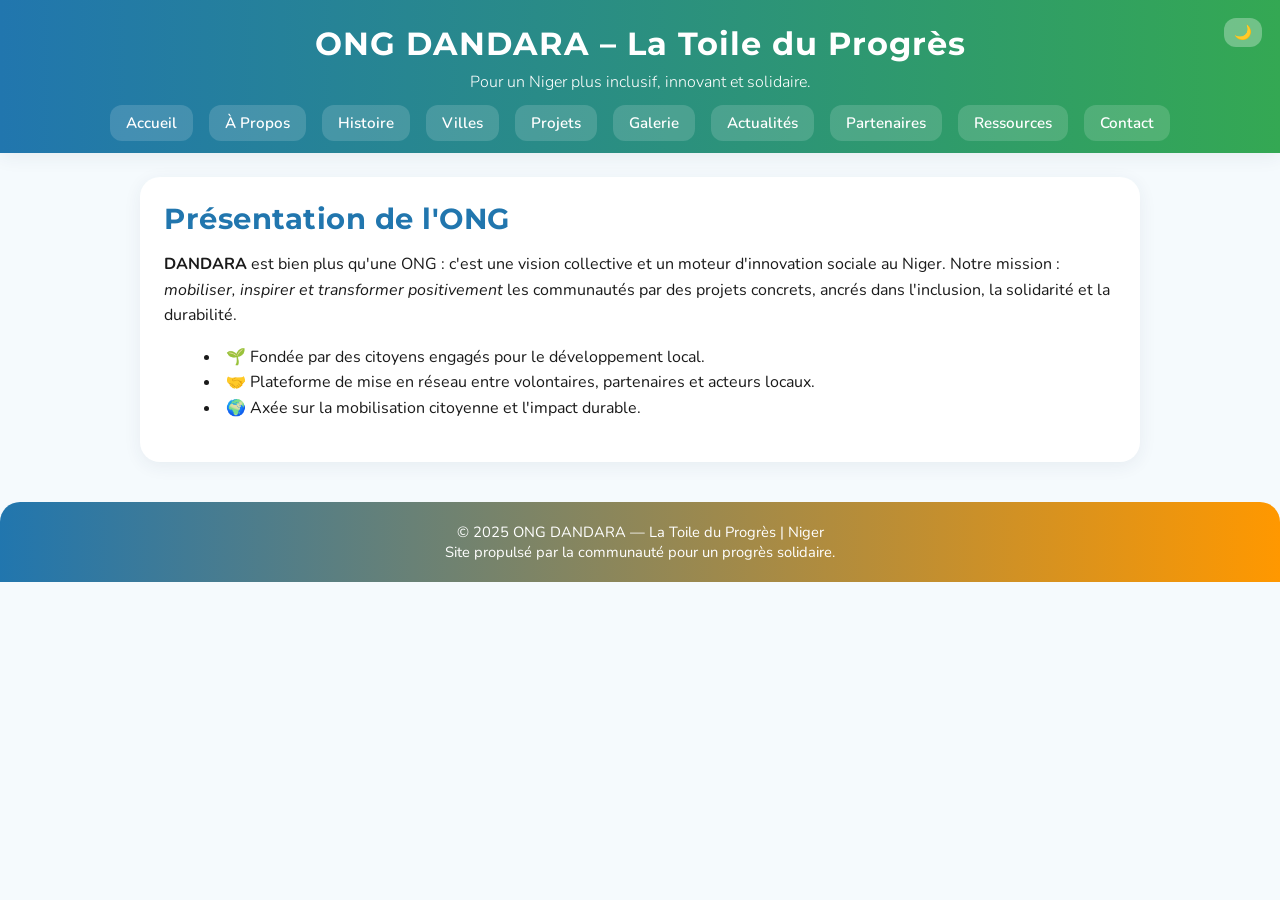
==== commit 976687ee: "Add four new HTML pages and update navigation structure Co-authored-by: website00258 <217606821+webs" ====
--- a/index.html
+++ b/index.html
@@ -2,113 +2,33 @@
 <html lang="fr">
 <head>
   <meta charset="UTF-8">
-  <meta name="viewport" content="width=device-width, initial-scale=1.0">
-  <meta name="description" content="ONG DANDARA - Pour un Niger plus inclusif, innovant et solidaire. Projets d'éducation, empowerment féminin et développement communautaire au Niger.">
-  <meta name="keywords" content="ONG, Niger, développement, éducation, solidarité, inclusion, DANDARA">
-  <meta name="author" content="ONG DANDARA">
-  <meta name="robots" content="index, follow">
-  
-  <!-- Open Graph / Facebook -->
-  <meta property="og:type" content="website">
-  <meta property="og:title" content="ONG DANDARA – La Toile du Progrès">
-  <meta property="og:description" content="Pour un Niger plus inclusif, innovant et solidaire">
-  <meta property="og:locale" content="fr_FR">
-  
-  <!-- Twitter -->
-  <meta name="twitter:card" content="summary_large_image">
-  <meta name="twitter:title" content="ONG DANDARA – La Toile du Progrès">
-  <meta name="twitter:description" content="Pour un Niger plus inclusif, innovant et solidaire">
-  
+  <meta name="viewport" content="width=device-width, initial-scale=1">
   <title>ONG DANDARA – La Toile du Progrès</title>
-  
-  <!-- Favicon (Inline SVG) -->
-  <link rel="icon" href="data:image/svg+xml,<svg xmlns='http://www.w3.org/2000/svg' viewBox='0 0 32 32'><circle cx='16' cy='16' r='14' fill='%23ff6b35'/><path d='M12 10h8v2h-8zm0 4h8v2h-8zm0 4h6v2h-6z' fill='white'/><circle cx='24' cy='8' r='3' fill='%232d8f6b'/></svg>">
-  
-  <!-- Stylesheets -->
+  <!-- Google Fonts -->
+  <link href="https://fonts.googleapis.com/css2?family=Montserrat:wght@600;700&family=Nunito:wght@300;400;600;700&display=swap" rel="stylesheet">
+  <!-- CSS -->
   <link rel="stylesheet" href="styles.css">
 </head>
 <body>
   <header>
-    <div class="header-container">
-      <h1>ONG DANDARA – La Toile du Progrès</h1>
-      <p class="subtitle">Pour un Niger plus inclusif, innovant et solidaire.</p>
-      
-      <!-- Theme Toggle -->
-      <button class="theme-toggle" id="themeToggle" aria-label="Basculer le thème">
-        🌙
-      </button>
-      
-      <!-- Mobile Navigation Toggle -->
-      <button class="mobile-nav-toggle" id="mobileNavToggle" aria-label="Ouvrir le menu" aria-expanded="false">
-        <span class="hamburger-line"></span>
-        <span class="hamburger-line"></span>
-        <span class="hamburger-line"></span>
-      </button>
-      
-      <!-- Navigation -->
-      <div class="nav-container">
-        <nav id="mainNav" role="navigation" aria-label="Navigation principale">
-          <a href="#presentation" data-page="presentation">Présentation</a>
-          <a href="#projets" data-page="projets">Projets</a>
-          <a href="#galerie" data-page="galerie">Galerie</a>
-          <a href="#actualites" data-page="actualites">Actualités</a>
-          <a href="#partenaires" data-page="partenaires">Partenaires</a>
-          <a href="#contact" data-page="contact">Contact</a>
-        </nav>
-      </div>
-    </div>
+    <h1>ONG DANDARA – La Toile du Progrès</h1>
+    <p class="subtitle">Pour un Niger plus inclusif, innovant et solidaire.</p>
+    <button class="theme-toggle" id="themeToggle">🌙</button>
+    <nav id="mainNav">
+      <a href="index.html" class="active">Accueil</a>
+      <a href="about.html">À Propos</a>
+      <a href="history.html">Histoire</a>
+      <a href="cities.html">Villes</a>
+      <a href="#projets" data-page="projets">Projets</a>
+      <a href="#galerie" data-page="galerie">Galerie</a>
+      <a href="#actualites" data-page="actualites">Actualités</a>
+      <a href="#partenaires" data-page="partenaires">Partenaires</a>
+      <a href="resources.html">Ressources</a>
+      <a href="#contact" data-page="contact">Contact</a>
+    </nav>
   </header>
 
-  <!-- Hero Section -->
-  <section class="hero-section">
-    <div class="hero-content">
-      <h2 class="hero-title">Ensemble pour un Niger solidaire</h2>
-      <p class="hero-description">
-        Rejoignez notre mission pour construire un avenir inclusif et durable au cœur du Niger.
-      </p>
-      <div class="hero-ctas">
-        <a href="#projets" class="cta-button cta-primary" data-page="projets">
-          <span>Découvrir nos projets</span>
-          <span>🌱</span>
-        </a>
-        <a href="#contact" class="cta-button cta-secondary" data-page="contact">
-          <span>Nous rejoindre</span>
-          <span>🤝</span>
-        </a>
-      </div>
-    </div>
-    
-    <!-- Hero SVG Illustration -->
-    <div class="hero-illustration" aria-hidden="true">
-      <svg width="200" height="200" viewBox="0 0 200 200" fill="none" xmlns="http://www.w3.org/2000/svg">
-        <circle cx="100" cy="100" r="80" fill="var(--niger-orange)" opacity="0.3"/>
-        <circle cx="120" cy="80" r="30" fill="var(--niger-green)" opacity="0.5"/>
-        <circle cx="80" cy="120" r="25" fill="var(--niger-gold)" opacity="0.4"/>
-        <path d="M60 60 L140 140 M140 60 L60 140" stroke="var(--niger-green)" stroke-width="3" opacity="0.6"/>
-      </svg>
-    </div>
-  </section>
-
-  <main role="main">
-    <!-- Random Facts Section -->
-    <section class="facts-section">
-      <h3>Saviez-vous que... ?</h3>
-      <p>Découvrez des faits fascinants sur le Niger</p>
-      
-      <div class="facts-controls">
-        <button id="factButton" class="fact-button">
-          Découvrir un fait sur le Niger
-        </button>
-        <button id="resetFactsButton" class="reset-facts-button">
-          Réinitialiser
-        </button>
-      </div>
-      
-      <div id="factsDisplay" class="facts-display" aria-live="polite">
-        <!-- Facts will be inserted here by JavaScript -->
-      </div>
-    </section>
-
+  <main>
     <!-- Présentation -->
     <section id="presentation" class="page active">
       <h2>Présentation de l'ONG</h2>
@@ -127,26 +47,26 @@
     <section id="projets" class="page">
       <h2>Projets phares</h2>
       <div class="projects-grid">
-        <article class="project-card">
+        <div class="project-card">
           <h3>FISSI-KOY</h3>
           <p>Accompagnement éducatif et soutien scolaire pour les jeunes des quartiers populaires, avec mentors locaux.</p>
-        </article>
-        <article class="project-card">
+        </div>
+        <div class="project-card">
           <h3>Koiraa ma Hanane</h3>
           <p>Empowerment féminin et accès à l'emploi pour les femmes rurales via formations et partenariats.</p>
-        </article>
-        <article class="project-card">
+        </div>
+        <div class="project-card">
           <h3>Troc & Don de livre</h3>
           <p>Promotion de la lecture par l'échange et le don de livres dans les écoles et quartiers défavorisés.</p>
-        </article>
-        <article class="project-card">
+        </div>
+        <div class="project-card">
           <h3>Éducation Lumière</h3>
           <p>Sensibilisation, appui à la scolarisation, distribution de lampes solaires et outils numériques.</p>
-        </article>
-        <article class="project-card">
+        </div>
+        <div class="project-card">
           <h3>Élan sportif</h3>
           <p>Initiatives sportives pour la cohésion sociale, l'épanouissement des jeunes et la santé.</p>
-        </article>
+        </div>
       </div>
     </section>
 
@@ -154,12 +74,13 @@
     <section id="galerie" class="page">
       <h2>Galerie</h2>
       <div class="gallery-grid">
-        <img src="https://images.unsplash.com/photo-1464983953574-0892a716854b?auto=format&fit=crop&w=400&q=80" alt="Action de terrain" loading="lazy">
-        <img src="https://images.unsplash.com/photo-1506744038136-46273834b3fb?auto=format&fit=crop&w=400&q=80" alt="Travail sur le terrain" loading="lazy">
-        <img src="https://images.unsplash.com/photo-1519125323398-675f0ddb6308?auto=format&fit=crop&w=400&q=80" alt="Éducation Lumière" loading="lazy">
-        <img src="https://images.unsplash.com/photo-1517486808906-6ca8b3f04846?auto=format&fit=crop&w=400&q=80" alt="Jeunes sport" loading="lazy">
-        <img src="https://images.unsplash.com/photo-1457369804613-52c61a468e7d?auto=format&fit=crop&w=400&q=80" alt="Don de livres" loading="lazy">
-        <img src="https://images.unsplash.com/photo-1532619187607-5c8e6c0bd5e8?auto=format&fit=crop&w=400&q=80" alt="Volontaires" loading="lazy">
+        <!-- Remplace les URLs par tes propres images ou héberge-les si tu veux -->
+        <img src="https://images.unsplash.com/photo-1464983953574-0892a716854b?auto=format&fit=crop&w=400&q=80" alt="Action de terrain">
+        <img src="https://images.unsplash.com/photo-1506744038136-46273834b3fb?auto=format&fit=crop&w=400&q=80" alt="Travail sur le terrain">
+        <img src="https://images.unsplash.com/photo-1519125323398-675f0ddb6308?auto=format&fit=crop&w=400&q=80" alt="Éducation Lumière">
+        <img src="https://images.unsplash.com/photo-1517486808906-6ca8b3f04846?auto=format&fit=crop&w=400&q=80" alt="Jeunes sport">
+        <img src="https://images.unsplash.com/photo-1457369804613-52c61a468e7d?auto=format&fit=crop&w=400&q=80" alt="Don de livres">
+        <img src="https://images.unsplash.com/photo-1532619187607-5c8e6c0bd5e8?auto=format&fit=crop&w=400&q=80" alt="Volontaires">
       </div>
     </section>
 
@@ -198,58 +119,54 @@
       <!-- Bloc Nos coordonnées enrichi -->
       <div class="contact-info">
         <div class="contact-item">
-          <span>📞</span>
-          <span>Téléphone :</span>
+          <!-- Téléphone fixe ou principal -->
+          📞 <span>Téléphone :</span>
           <a href="tel:+22796380877">+227 96 38 08 77</a>
         </div>
         <div class="contact-item">
-          <span>💬</span>
-          <span>WhatsApp :</span>
+          <!-- WhatsApp -->
+          💬 <span>WhatsApp :</span>
           <a href="https://wa.me/22796380877" target="_blank" rel="noopener">+227 96 38 08 77</a>
         </div>
         <div class="contact-item">
-          <span>✉️</span>
-          <span>Email :</span>
+          <!-- Email -->
+          ✉️ <span>Email :</span>
           <a href="mailto:entreprise2rc@gmail.com">entreprise2rc@gmail.com</a>
         </div>
         <div class="contact-item">
-          <span>📘</span>
-          <span>Facebook :</span>
+          <!-- Page Facebook -->
+          📘 <span>Facebook :</span>
           <a href="https://www.facebook.com/ONGDandara" target="_blank" rel="noopener">facebook.com/ONGDandara</a>
         </div>
         <div class="contact-item">
-          <span>💼</span>
-          <span>LinkedIn :</span>
+          <!-- Profil LinkedIn -->
+          💼 <span>LinkedIn :</span>
           <a href="https://www.linkedin.com/company/ONGDandara" target="_blank" rel="noopener">linkedin.com/company/ONGDandara</a>
         </div>
         <div class="contact-item">
-          <span>🌐</span>
-          <span>Site Web :</span>
+          <!-- Autre réseau ou site Web -->
+          🌐 <span>Site Web :</span>
           <a href="https://www.dandara-ong.org" target="_blank" rel="noopener">dandara-ong.org</a>
         </div>
       </div>
 
       <!-- Formulaire de contact -->
       <form id="contactForm" class="contact-form">
-        <label for="name">Nom *</label>
-        <input type="text" id="name" name="name" required placeholder="Votre nom" autocomplete="name">
-        
-        <label for="email">Email *</label>
-        <input type="email" id="email" name="email" required placeholder="Votre email" autocomplete="email">
-        
-        <label for="message">Message *</label>
-        <textarea id="message" name="message" required placeholder="Votre message"></textarea>
-        
+        <label for="name">Nom</label>
+        <input type="text" id="name" required placeholder="Votre nom">
+        <label for="email">Email</label>
+        <input type="email" id="email" required placeholder="Votre email">
+        <label for="message">Message</label>
+        <textarea id="message" required placeholder="Votre message"></textarea>
         <button type="submit">Envoyer</button>
+        <div class="success-message" id="formSuccess" style="display:none;">Merci pour votre message !</div>
       </form>
     </section>
   </main>
 
   <footer>
-    <p>
-      © 2025 ONG DANDARA — La Toile du Progrès | Niger<br>
-      Site propulsé par la communauté pour un progrès solidaire.
-    </p>
+    © 2025 ONG DANDARA — La Toile du Progrès | Niger<br>
+    Site propulsé par la communauté pour un progrès solidaire.
   </footer>
 
   <!-- JavaScript -->
--- a/styles.css
+++ b/styles.css
@@ -1,1028 +1,495 @@
-/* ========================================
-   ONG DANDARA - Niger Website Styles
-   Modern, accessible, Niger-inspired design
-   ======================================== */
-
-/* Import Google Fonts */
-@import url('https://fonts.googleapis.com/css2?family=Inter:wght@300;400;500;600;700&display=swap');
-
-/* ========================================
-   CSS Variables & Theme System
-   ======================================== */
+/* Variables pour thèmes clair et sombre */
 :root {
-  /* Niger-inspired Color Palette */
-  --niger-orange: #ff6b35;
-  --niger-sand: #f5e6d3;
-  --niger-green: #2d8f6b;
-  --niger-gold: #f4b942;
-  
-  /* Light Theme */
-  --bg-light: #fefefe;
-  --bg-secondary-light: #f8f9fa;
-  --text-light: #2c3e50;
-  --text-secondary-light: #5a6c7d;
+  --bg-light: #f5fafd;
+  --bg-dark: #121517;
+  --text-light: #ffffff;
+  --text-dark: #1a1a1a;
+
+  --ong-blue: #2176ae;
+  --ong-green: #34a853;
+  --ong-orange: #ff9800;
+  --ong-pink: #ff497c;
+
   --card-bg-light: #ffffff;
-  --border-light: #e8ecef;
-  
-  /* Dark Theme */
-  --bg-dark: #0f1419;
-  --bg-secondary-dark: #1a2027;
-  --text-dark: #f8f9fa;
-  --text-secondary-dark: #b8c5d1;
   --card-bg-dark: #1e242a;
-  --border-dark: #2d3748;
-  
-  /* Current theme (defaults to light) */
-  --bg-primary: var(--bg-light);
-  --bg-secondary: var(--bg-secondary-light);
-  --text-primary: var(--text-light);
-  --text-secondary: var(--text-secondary-light);
-  --card-bg: var(--card-bg-light);
-  --border-color: var(--border-light);
-  
-  /* Shadows */
-  --shadow-sm: 0 2px 4px rgba(0, 0, 0, 0.05);
-  --shadow-md: 0 4px 12px rgba(0, 0, 0, 0.1);
-  --shadow-lg: 0 8px 25px rgba(0, 0, 0, 0.15);
-  --shadow-dark-sm: 0 2px 4px rgba(0, 0, 0, 0.3);
-  --shadow-dark-md: 0 4px 12px rgba(0, 0, 0, 0.4);
-  --shadow-dark-lg: 0 8px 25px rgba(0, 0, 0, 0.5);
-  
-  /* Spacing & Layout */
-  --spacing-xs: 0.5rem;
-  --spacing-sm: 1rem;
-  --spacing-md: 1.5rem;
-  --spacing-lg: 2rem;
-  --spacing-xl: 3rem;
-  --spacing-xxl: 4rem;
-  
-  --radius-sm: 8px;
-  --radius-md: 12px;
-  --radius-lg: 16px;
-  --radius-xl: 20px;
-  
-  /* Transitions */
-  --transition-fast: 0.15s cubic-bezier(0.4, 0, 0.2, 1);
-  --transition-smooth: 0.3s cubic-bezier(0.4, 0, 0.2, 1);
-  --transition-slow: 0.5s cubic-bezier(0.4, 0, 0.2, 1);
-  
-  /* Typography */
-  --font-family: 'Inter', -apple-system, BlinkMacSystemFont, 'Segoe UI', Roboto, sans-serif;
-  --font-size-xs: 0.75rem;
-  --font-size-sm: 0.875rem;
-  --font-size-base: 1rem;
-  --font-size-lg: 1.125rem;
-  --font-size-xl: 1.25rem;
-  --font-size-2xl: 1.5rem;
-  --font-size-3xl: 1.875rem;
-  --font-size-4xl: 2.25rem;
-  
-  --line-height-tight: 1.25;
-  --line-height-normal: 1.5;
-  --line-height-relaxed: 1.75;
-}
-
-/* Dark theme overrides */
-.dark {
-  --bg-primary: var(--bg-dark);
-  --bg-secondary: var(--bg-secondary-dark);
-  --text-primary: var(--text-dark);
-  --text-secondary: var(--text-secondary-dark);
-  --card-bg: var(--card-bg-dark);
-  --border-color: var(--border-dark);
-}
-
-/* ========================================
-   Base Styles & Reset
-   ======================================== */
-* {
-  box-sizing: border-box;
-}
-
+
+  --shadow-light: 0 4px 18px rgba(44,62,80,0.07);
+  --shadow-dark: 0 4px 18px rgba(0,0,0,0.5);
+
+  --radius: 20px;
+
+  --transition-fast: 0.2s ease-in-out;
+}
 body {
   margin: 0;
-  padding: 0;
-  font-family: var(--font-family);
-  font-size: var(--font-size-base);
-  line-height: var(--line-height-normal);
-  background-color: var(--bg-primary);
-  color: var(--text-primary);
-  transition: background-color var(--transition-smooth), color var(--transition-smooth);
+  font-family: 'Nunito', Arial, sans-serif;
+  background-color: var(--bg-light);
+  color: var(--text-dark);
   min-height: 100vh;
-}
-
+  transition: background-color var(--transition-fast), color var(--transition-fast);
+}
+body.dark {
+  background-color: var(--bg-dark);
+  color: var(--text-light);
+}
 a {
   text-decoration: none;
   color: inherit;
-  transition: color var(--transition-fast);
-}
-
-a:focus-visible {
-  outline: 2px solid var(--niger-orange);
-  outline-offset: 2px;
-}
-
-img {
-  max-width: 100%;
-  height: auto;
-}
-
-/* ========================================
-   Header & Navigation
-   ======================================== */
+}
 header {
   position: sticky;
   top: 0;
   z-index: 100;
-  background: linear-gradient(135deg, var(--niger-orange) 0%, var(--niger-gold) 100%);
-  color: white;
-  padding: var(--spacing-lg) 0;
-  box-shadow: var(--shadow-md);
-  transition: box-shadow var(--transition-smooth);
-}
-
-.dark header {
-  box-shadow: var(--shadow-dark-md);
-}
-
-.header-container {
-  max-width: 1200px;
-  margin: 0 auto;
-  padding: 0 var(--spacing-md);
-  position: relative;
-}
-
+  background: linear-gradient(90deg, var(--ong-blue), var(--ong-green));
+  color: var(--text-light);
+  padding: 24px 0 12px;
+  box-shadow: var(--shadow-light);
+  transition: box-shadow var(--transition-fast);
+}
+body.dark header {
+  box-shadow: var(--shadow-dark);
+}
 header h1 {
-  font-size: var(--font-size-3xl);
-  font-weight: 700;
+  font-family: 'Montserrat', sans-serif;
+  font-size: 2em;
   margin: 0;
   text-align: center;
-  letter-spacing: -0.02em;
-  text-shadow: 0 2px 4px rgba(0, 0, 0, 0.1);
-}
-
-@media (max-width: 768px) {
-  header h1 {
-    font-size: var(--font-size-2xl);
-  }
-}
-
-.subtitle {
+  letter-spacing: 1px;
+}
+header .subtitle {
   text-align: center;
-  font-size: var(--font-size-lg);
-  margin: var(--spacing-xs) 0 0;
+  font-size: 1rem;
+  margin: 8px 0 0;
   font-weight: 300;
-  opacity: 0.9;
-}
-
-/* Hero Section with SVG Illustration */
-.hero-section {
-  background: linear-gradient(135deg, var(--niger-sand) 0%, rgba(255, 107, 53, 0.1) 100%);
-  padding: var(--spacing-xl) 0;
-  text-align: center;
-  position: relative;
-  overflow: hidden;
-}
-
-.hero-content {
-  max-width: 800px;
-  margin: 0 auto;
-  padding: 0 var(--spacing-md);
-  position: relative;
-  z-index: 2;
-}
-
-.hero-title {
-  font-size: var(--font-size-4xl);
-  font-weight: 700;
-  color: var(--text-primary);
-  margin-bottom: var(--spacing-md);
-  line-height: var(--line-height-tight);
-}
-
-.hero-description {
-  font-size: var(--font-size-xl);
-  color: var(--text-secondary);
-  margin-bottom: var(--spacing-xl);
-  line-height: var(--line-height-relaxed);
-}
-
-.hero-ctas {
+}
+/* Nav */
+nav {
   display: flex;
-  gap: var(--spacing-md);
   justify-content: center;
   flex-wrap: wrap;
-}
-
-.cta-button {
-  display: inline-flex;
-  align-items: center;
-  gap: var(--spacing-xs);
-  padding: var(--spacing-md) var(--spacing-lg);
-  border-radius: var(--radius-lg);
-  font-weight: 600;
-  font-size: var(--font-size-base);
-  transition: all var(--transition-smooth);
-  text-decoration: none;
-  cursor: pointer;
-  border: none;
-}
-
-.cta-primary {
-  background: var(--niger-orange);
-  color: white;
-  box-shadow: var(--shadow-md);
-}
-
-.cta-primary:hover {
-  background: color-mix(in srgb, var(--niger-orange) 90%, black);
+  gap: 16px;
+  margin-top: 12px;
+}
+nav a {
+  padding: 8px 16px;
+  border-radius: 12px;
+  font-weight: 600;
+  font-size: 0.95rem;
+  background: rgba(255,255,255,0.15);
+  transition: background-color var(--transition-fast), transform var(--transition-fast);
+}
+nav a:hover {
+  background: rgba(255,255,255,0.25);
   transform: translateY(-2px);
-  box-shadow: var(--shadow-lg);
-}
-
-.cta-secondary {
-  background: var(--card-bg);
-  color: var(--text-primary);
-  border: 2px solid var(--niger-orange);
-  box-shadow: var(--shadow-sm);
-}
-
-.cta-secondary:hover {
-  background: var(--niger-orange);
-  color: white;
-  transform: translateY(-2px);
-}
-
-/* Hero SVG Illustration */
-.hero-illustration {
-  position: absolute;
-  right: -10%;
-  top: 50%;
-  transform: translateY(-50%);
-  opacity: 0.1;
-  z-index: 1;
-  pointer-events: none;
-}
-
-@media (max-width: 768px) {
-  .hero-illustration {
-    display: none;
-  }
-  
-  .hero-title {
-    font-size: var(--font-size-3xl);
-  }
-  
-  .hero-description {
-    font-size: var(--font-size-lg);
-  }
-  
-  .hero-ctas {
-    flex-direction: column;
-    align-items: center;
-  }
-  
-  .cta-button {
-    width: 100%;
-    max-width: 300px;
-    justify-content: center;
-  }
-}
-
-/* Navigation */
-.nav-container {
-  display: flex;
-  justify-content: center;
-  align-items: center;
-  margin-top: var(--spacing-md);
-  position: relative;
-}
-
-nav {
-  display: flex;
-  gap: var(--spacing-sm);
-  flex-wrap: wrap;
-  justify-content: center;
-}
-
-nav a {
-  padding: var(--spacing-sm) var(--spacing-md);
-  border-radius: var(--radius-md);
-  font-weight: 500;
-  font-size: var(--font-size-sm);
-  background: rgba(255, 255, 255, 0.15);
-  transition: all var(--transition-fast);
-  backdrop-filter: blur(10px);
-}
-
-nav a:hover {
-  background: rgba(255, 255, 255, 0.25);
-  transform: translateY(-1px);
-}
-
+}
 nav a.active {
-  background: var(--niger-green);
-  color: white;
-  box-shadow: var(--shadow-sm);
-}
-
-nav a:focus-visible {
-  outline: 2px solid white;
-  outline-offset: 2px;
-}
-
-/* Mobile Navigation */
-.mobile-nav-toggle {
-  display: none;
-  flex-direction: column;
-  justify-content: center;
-  align-items: center;
-  width: 40px;
-  height: 40px;
-  background: rgba(255, 255, 255, 0.15);
-  border: none;
-  border-radius: var(--radius-md);
-  cursor: pointer;
-  transition: all var(--transition-fast);
-  backdrop-filter: blur(10px);
-}
-
-.mobile-nav-toggle:hover {
-  background: rgba(255, 255, 255, 0.25);
-}
-
-.hamburger-line {
-  width: 20px;
-  height: 2px;
-  background: white;
-  transition: all var(--transition-fast);
-  transform-origin: center;
-}
-
-.hamburger-line:not(:last-child) {
-  margin-bottom: 4px;
-}
-
-/* Hamburger Animation */
-.mobile-nav-toggle.open .hamburger-line:nth-child(1) {
-  transform: rotate(45deg) translate(5px, 5px);
-}
-
-.mobile-nav-toggle.open .hamburger-line:nth-child(2) {
-  opacity: 0;
-}
-
-.mobile-nav-toggle.open .hamburger-line:nth-child(3) {
-  transform: rotate(-45deg) translate(7px, -6px);
-}
-
-@media (max-width: 768px) {
-  .mobile-nav-toggle {
-    display: flex;
-    position: absolute;
-    right: var(--spacing-md);
-    top: 50%;
-    transform: translateY(-50%);
-  }
-  
-  nav {
-    position: absolute;
-    top: 100%;
-    left: 0;
-    right: 0;
-    background: var(--niger-orange);
-    flex-direction: column;
-    padding: var(--spacing-md);
-    margin-top: var(--spacing-md);
-    border-radius: var(--radius-lg);
-    box-shadow: var(--shadow-lg);
-    transform: translateY(-20px);
-    opacity: 0;
-    visibility: hidden;
-    transition: all var(--transition-smooth);
-  }
-  
-  nav.open {
-    transform: translateY(0);
-    opacity: 1;
-    visibility: visible;
-  }
-  
-  nav a {
-    background: rgba(255, 255, 255, 0.1);
-    text-align: center;
-    width: 100%;
-  }
-}
-
-/* Theme Toggle */
+  background: var(--ong-orange);
+  color: var(--text-light);
+}
+/* Theme toggle */
 .theme-toggle {
   position: absolute;
-  top: var(--spacing-md);
-  left: var(--spacing-md);
-  background: rgba(255, 255, 255, 0.15);
+  top: 18px;
+  right: 18px;
+  background: rgba(255,255,255,0.3);
   border: none;
-  border-radius: var(--radius-md);
-  padding: var(--spacing-sm);
+  border-radius: 12px;
+  padding: 6px 10px;
   cursor: pointer;
-  font-size: var(--font-size-lg);
-  color: white;
-  transition: all var(--transition-fast);
-  backdrop-filter: blur(10px);
-  width: 40px;
-  height: 40px;
-  display: flex;
-  align-items: center;
-  justify-content: center;
-}
-
+  font-size: 0.9rem;
+  color: var(--text-light);
+  transition: background var(--transition-fast);
+}
 .theme-toggle:hover {
-  background: rgba(255, 255, 255, 0.25);
-  transform: scale(1.1);
-}
-
-.theme-toggle:focus-visible {
-  outline: 2px solid white;
-  outline-offset: 2px;
-}
-
-/* ========================================
-   Main Content
-   ======================================== */
+  background: rgba(255,255,255,0.45);
+}
+/* Main container */
 main {
-  max-width: 1200px;
-  margin: var(--spacing-xl) auto;
-  padding: 0 var(--spacing-md);
-}
-
-/* Page Sections */
+  max-width: 1000px;
+  margin: 24px auto;
+  padding: 0 16px;
+}
+/* Chaque section = "page" */
 section.page {
   display: none;
-  animation: fadeInUp var(--transition-slow) ease-out;
-  padding: var(--spacing-xl);
-  background: var(--card-bg);
-  border-radius: var(--radius-xl);
-  box-shadow: var(--shadow-md);
-  margin-bottom: var(--spacing-xl);
-  transition: all var(--transition-smooth);
-}
-
-.dark section.page {
-  box-shadow: var(--shadow-dark-md);
-}
-
+  animation: fadeIn 0.5s ease;
+  padding: 24px;
+  background-color: var(--card-bg-light);
+  border-radius: var(--radius);
+  box-shadow: var(--shadow-light);
+  margin-bottom: 32px;
+  transition: background-color var(--transition-fast), box-shadow var(--transition-fast);
+}
+body.dark section.page {
+  background-color: var(--card-bg-dark);
+  box-shadow: var(--shadow-dark);
+}
 section.page.active {
   display: block;
 }
-
 section.page h2 {
-  color: var(--niger-orange);
-  font-size: var(--font-size-3xl);
-  font-weight: 700;
-  margin: 0 0 var(--spacing-lg);
-  line-height: var(--line-height-tight);
-  position: relative;
-}
-
-section.page h2::after {
-  content: '';
-  position: absolute;
-  bottom: -8px;
-  left: 0;
-  width: 60px;
-  height: 3px;
-  background: var(--niger-green);
-  border-radius: 2px;
-}
-
-section.page p {
-  line-height: var(--line-height-relaxed);
-  font-size: var(--font-size-base);
-  color: var(--text-secondary);
-  margin-bottom: var(--spacing-md);
-}
-
-section.page ul {
-  line-height: var(--line-height-relaxed);
-  color: var(--text-secondary);
-}
-
-section.page li {
-  margin-bottom: var(--spacing-xs);
-}
-
-/* ========================================
-   Random Facts Feature
-   ======================================== */
-.facts-section {
-  background: linear-gradient(135deg, var(--niger-sand) 0%, rgba(45, 143, 107, 0.1) 100%);
-  padding: var(--spacing-xl);
-  border-radius: var(--radius-xl);
-  margin: var(--spacing-xl) 0;
-  text-align: center;
-}
-
-.facts-controls {
-  display: flex;
-  gap: var(--spacing-md);
-  justify-content: center;
-  margin-bottom: var(--spacing-lg);
-  flex-wrap: wrap;
-}
-
-.fact-button, .reset-facts-button {
-  padding: var(--spacing-md) var(--spacing-lg);
-  border: none;
-  border-radius: var(--radius-md);
-  font-weight: 600;
-  font-size: var(--font-size-base);
-  cursor: pointer;
-  transition: all var(--transition-smooth);
-}
-
-.fact-button {
-  background: var(--niger-green);
-  color: white;
-  box-shadow: var(--shadow-md);
-}
-
-.fact-button:hover {
-  background: color-mix(in srgb, var(--niger-green) 90%, black);
-  transform: translateY(-2px);
-  box-shadow: var(--shadow-lg);
-}
-
-.reset-facts-button {
-  background: var(--card-bg);
-  color: var(--text-primary);
-  border: 2px solid var(--niger-orange);
-}
-
-.reset-facts-button:hover {
-  background: var(--niger-orange);
-  color: white;
-  transform: translateY(-2px);
-}
-
-.facts-display {
-  min-height: 100px;
-  display: flex;
-  flex-direction: column;
-  gap: var(--spacing-md);
-}
-
-.fact-item {
-  background: var(--card-bg);
-  padding: var(--spacing-md);
-  border-radius: var(--radius-md);
-  box-shadow: var(--shadow-sm);
-  border-left: 4px solid var(--niger-orange);
-  animation: slideInFromLeft var(--transition-smooth) ease-out;
-  transition: all var(--transition-fast);
-}
-
-.fact-item:hover {
-  transform: translateX(4px);
-  box-shadow: var(--shadow-md);
-}
-
-/* ========================================
-   Project Cards
-   ======================================== */
+  color: var(--ong-blue);
+  font-family: 'Montserrat', sans-serif;
+  margin-top: 0;
+  margin-bottom: 0.5em;
+  font-size: 1.8em;
+  letter-spacing: 0.5px;
+}
+section.page p, section.page li, section.page ul {
+  line-height: 1.6;
+  font-size: 1rem;
+}
+/* Présentation */
+#presentation ul {
+  list-style: disc inside;
+  margin-top: 12px;
+}
+/* Projets */
 .projects-grid {
   display: grid;
-  grid-template-columns: repeat(auto-fit, minmax(300px, 1fr));
-  gap: var(--spacing-lg);
-  margin-top: var(--spacing-lg);
-}
-
+  grid-template-columns: repeat(auto-fit, minmax(220px, 1fr));
+  gap: 16px;
+  margin-top: 16px;
+}
 .project-card {
-  background: linear-gradient(135deg, var(--niger-orange) 0%, var(--niger-gold) 100%);
-  color: white;
-  padding: var(--spacing-lg);
-  border-radius: var(--radius-lg);
-  box-shadow: var(--shadow-md);
-  transition: all var(--transition-smooth);
-  position: relative;
-  overflow: hidden;
-}
-
-.project-card::before {
-  content: '';
-  position: absolute;
-  top: 0;
-  left: 0;
-  right: 0;
-  bottom: 0;
-  background: linear-gradient(135deg, transparent 0%, rgba(255, 255, 255, 0.1) 100%);
-  opacity: 0;
-  transition: opacity var(--transition-smooth);
-}
-
+  background: linear-gradient(120deg, var(--ong-blue) 60%, var(--ong-orange));
+  color: var(--text-light);
+  padding: 16px;
+  border-radius: 16px;
+  box-shadow: 0 2px 8px rgba(0,0,0,0.1);
+  transition: transform var(--transition-fast), box-shadow var(--transition-fast);
+}
 .project-card:hover {
-  transform: translateY(-8px);
-  box-shadow: var(--shadow-lg);
-}
-
-.project-card:hover::before {
-  opacity: 1;
-}
-
-.project-card h3 {
-  font-size: var(--font-size-xl);
-  font-weight: 600;
-  margin: 0 0 var(--spacing-md);
-  position: relative;
-  z-index: 2;
-}
-
-.project-card p {
-  line-height: var(--line-height-relaxed);
-  margin: 0;
-  position: relative;
-  z-index: 2;
-  opacity: 0.95;
-}
-
-/* ========================================
-   Gallery
-   ======================================== */
+  transform: translateY(-5px);
+  box-shadow: 0 4px 16px rgba(0,0,0,0.2);
+}
+/* Galerie */
 .gallery-grid {
-  display: grid;
-  grid-template-columns: repeat(auto-fit, minmax(250px, 1fr));
-  gap: var(--spacing-md);
-  margin-top: var(--spacing-lg);
-}
-
+  display: flex;
+  flex-wrap: wrap;
+  gap: 12px;
+  margin-top: 16px;
+  justify-content: center;
+}
 .gallery-grid img {
-  width: 100%;
-  height: 200px;
+  width: calc(33% - 12px);
+  max-width: 200px;
+  height: 120px;
   object-fit: cover;
-  border-radius: var(--radius-md);
-  box-shadow: var(--shadow-sm);
-  transition: all var(--transition-smooth);
-  cursor: pointer;
-}
-
+  border-radius: 12px;
+  box-shadow: 0 2px 8px rgba(0,0,0,0.1);
+  transition: transform var(--transition-fast);
+  background: #ccc;
+}
 .gallery-grid img:hover {
   transform: scale(1.05);
-  box-shadow: var(--shadow-lg);
-}
-
-/* ========================================
-   News & Partners
-   ======================================== */
+}
+@media (max-width: 700px) {
+  .gallery-grid img {
+    width: calc(48% - 12px);
+  }
+}
+/* Actualités */
 .news-list {
   list-style: none;
   padding: 0;
-  margin: var(--spacing-lg) 0 0;
-}
-
+  margin: 0;
+  margin-top: 12px;
+}
 .news-list li {
-  margin-bottom: var(--spacing-md);
-  padding: var(--spacing-md);
-  border-left: 4px solid var(--niger-orange);
-  background: color-mix(in srgb, var(--niger-orange) 5%, var(--card-bg));
-  border-radius: var(--radius-md);
-  transition: all var(--transition-fast);
-}
-
+  margin-bottom: 14px;
+  padding: 12px;
+  border-left: 4px solid var(--ong-blue);
+  background: rgba(33,118,174,0.05);
+  border-radius: 8px;
+  transition: background var(--transition-fast);
+}
 .news-list li:hover {
-  background: color-mix(in srgb, var(--niger-orange) 10%, var(--card-bg));
-  transform: translateX(4px);
-}
-
+  background: rgba(33,118,174,0.1);
+}
+/* Partenaires */
 .partners-grid {
   display: flex;
   flex-wrap: wrap;
-  gap: var(--spacing-md);
-  margin-top: var(--spacing-lg);
-}
-
+  gap: 12px;
+  margin-top: 12px;
+}
 .partner-card {
-  background: linear-gradient(135deg, var(--niger-green) 0%, var(--niger-orange) 100%);
-  color: white;
-  padding: var(--spacing-md) var(--spacing-lg);
-  border-radius: var(--radius-md);
-  font-weight: 600;
-  box-shadow: var(--shadow-sm);
-  transition: all var(--transition-smooth);
-}
-
+  background: linear-gradient(90deg, var(--ong-green), var(--ong-orange));
+  color: var(--text-light);
+  padding: 10px 18px;
+  border-radius: 12px;
+  font-size: 0.95rem;
+  font-weight: 600;
+  box-shadow: 0 2px 6px rgba(0,0,0,0.1);
+  transition: transform var(--transition-fast);
+}
 .partner-card:hover {
-  transform: translateY(-4px);
-  box-shadow: var(--shadow-md);
-}
-
-/* ========================================
-   Contact Form
-   ======================================== */
+  transform: translateY(-3px);
+}
+/* Contact */
 .contact-info {
-  display: grid;
-  grid-template-columns: repeat(auto-fit, minmax(300px, 1fr));
-  gap: var(--spacing-md);
-  margin: var(--spacing-lg) 0;
-}
-
-.contact-item {
+  display: flex;
+  flex-direction: column;
+  gap: 8px;
+  font-size: 1rem;
+  margin-top: 12px;
+}
+/* Pour disposition horizontale sur large écran */
+@media (min-width: 600px) {
+  .contact-info {
+    flex-direction: row;
+    flex-wrap: wrap;
+  }
+  .contact-info .contact-item {
+    flex: 1 1 45%;
+    display: flex;
+    align-items: center;
+  }
+}
+.contact-info .contact-item {
   display: flex;
   align-items: center;
-  gap: var(--spacing-sm);
-  padding: var(--spacing-md);
-  background: var(--bg-secondary);
-  border-radius: var(--radius-md);
-  transition: all var(--transition-fast);
-}
-
-.contact-item:hover {
-  background: color-mix(in srgb, var(--niger-orange) 10%, var(--bg-secondary));
-  transform: translateY(-2px);
-}
-
-.contact-item a {
-  color: var(--niger-orange);
+  gap: 6px;
+}
+.contact-info .contact-item a {
+  color: var(--ong-blue);
   font-weight: 600;
   transition: color var(--transition-fast);
 }
-
-.contact-item a:hover {
-  color: var(--niger-green);
-}
-
+.contact-info .contact-item a:hover {
+  color: var(--ong-orange);
+}
 .contact-form {
   display: grid;
-  gap: var(--spacing-md);
-  max-width: 500px;
-  margin-top: var(--spacing-xl);
-}
-
+  gap: 12px;
+  max-width: 450px;
+  margin-top: 20px;
+}
 .contact-form label {
   font-weight: 600;
-  color: var(--text-primary);
-  margin-bottom: var(--spacing-xs);
-}
-
+}
 .contact-form input,
 .contact-form textarea {
-  padding: var(--spacing-md);
-  border-radius: var(--radius-md);
-  border: 2px solid var(--border-color);
-  font-size: var(--font-size-base);
-  font-family: inherit;
-  background: var(--card-bg);
-  color: var(--text-primary);
-  transition: all var(--transition-fast);
-}
-
-.contact-form input:focus,
-.contact-form textarea:focus {
-  outline: none;
-  border-color: var(--niger-orange);
-  box-shadow: 0 0 0 3px rgba(255, 107, 53, 0.1);
-}
-
+  padding: 10px 12px;
+  border-radius: 8px;
+  border: 1.3px solid #c2e2ff;
+  font-size: 1rem;
+  background: #f8fbff;
+  transition: background var(--transition-fast), border var(--transition-fast);
+}
+body.dark .contact-form input,
+body.dark .contact-form textarea {
+  background: #2a3037;
+  border: 1.3px solid #3a4751;
+  color: var(--text-light);
+}
 .contact-form textarea {
-  min-height: 120px;
+  min-height: 100px;
   resize: vertical;
 }
-
 .contact-form button {
-  padding: var(--spacing-md) 0;
-  border-radius: var(--radius-md);
-  background: var(--niger-orange);
-  color: white;
+  padding: 10px 0;
+  border-radius: 8px;
+  background: var(--ong-blue);
+  color: #fff;
   border: none;
-  font-weight: 600;
-  font-size: var(--font-size-base);
+  font-weight: 700;
+  font-size: 1rem;
   cursor: pointer;
-  transition: all var(--transition-smooth);
-}
-
+  transition: background var(--transition-fast);
+}
 .contact-form button:hover {
-  background: color-mix(in srgb, var(--niger-orange) 90%, black);
-  transform: translateY(-2px);
-  box-shadow: var(--shadow-md);
-}
-
-/* ========================================
-   Toast Notifications
-   ======================================== */
-.toast-container {
-  position: fixed;
-  top: var(--spacing-lg);
-  right: var(--spacing-lg);
-  z-index: 1000;
-  display: flex;
-  flex-direction: column;
-  gap: var(--spacing-sm);
-}
-
-.toast {
-  background: var(--card-bg);
-  color: var(--text-primary);
-  padding: var(--spacing-md);
-  border-radius: var(--radius-md);
-  box-shadow: var(--shadow-lg);
-  border-left: 4px solid var(--niger-green);
-  min-width: 300px;
-  animation: slideInFromRight var(--transition-smooth) ease-out;
+  background: var(--ong-orange);
+}
+.success-message {
+  color: var(--ong-green);
+  font-weight: 700;
+  margin-top: 8px;
+  text-align: center;
+}
+/* Footer */
+footer {
+  text-align: center;
+  padding: 20px 0;
+  font-size: 0.92rem;
+  margin-top: 40px;
+  background: linear-gradient(90deg, var(--ong-blue), var(--ong-orange));
+  color: #fff;
+  border-radius: var(--radius) var(--radius) 0 0;
+}
+/* Animation */
+@keyframes fadeIn {
+  from { opacity: 0; transform: translateY(12px); }
+  to { opacity: 1; transform: none; }
+}
+
+/* Additional styles for new pages */
+/* Timeline styles for history page */
+.timeline {
+  list-style: none;
+  padding: 0;
+  margin: 20px 0;
   position: relative;
-  overflow: hidden;
-}
-
-.toast.success {
-  border-left-color: var(--niger-green);
-}
-
-.toast.error {
-  border-left-color: var(--niger-orange);
-}
-
-.toast::after {
+}
+.timeline::before {
   content: '';
   position: absolute;
+  left: 20px;
+  top: 0;
   bottom: 0;
-  left: 0;
-  height: 3px;
-  background: var(--niger-green);
-  animation: toastProgress 3s linear;
-}
-
-.toast.error::after {
-  background: var(--niger-orange);
-}
-
-/* ========================================
-   Footer
-   ======================================== */
-footer {
+  width: 2px;
+  background: var(--ong-blue);
+}
+.timeline-item {
+  position: relative;
+  margin-bottom: 30px;
+  padding-left: 60px;
+}
+.timeline-item::before {
+  content: '';
+  position: absolute;
+  left: 14px;
+  top: 8px;
+  width: 14px;
+  height: 14px;
+  border-radius: 50%;
+  background: var(--ong-orange);
+  border: 3px solid var(--card-bg-light);
+  box-shadow: 0 0 0 3px var(--ong-blue);
+}
+body.dark .timeline-item::before {
+  border-color: var(--card-bg-dark);
+}
+.timeline-year {
+  font-weight: 700;
+  color: var(--ong-blue);
+  font-size: 1.1em;
+  margin-bottom: 5px;
+}
+
+/* Cities grid */
+.cities-grid {
+  display: grid;
+  grid-template-columns: repeat(auto-fit, minmax(280px, 1fr));
+  gap: 20px;
+  margin-top: 20px;
+}
+.city-card {
+  background-color: var(--card-bg-light);
+  border-radius: 16px;
+  padding: 20px;
+  box-shadow: var(--shadow-light);
+  border: 2px solid transparent;
+  transition: all var(--transition-fast);
+}
+body.dark .city-card {
+  background-color: var(--card-bg-dark);
+  box-shadow: var(--shadow-dark);
+}
+.city-card:hover {
+  transform: translateY(-5px);
+  border-color: var(--ong-blue);
+}
+.city-card h3 {
+  color: var(--ong-blue);
+  margin-top: 0;
+  margin-bottom: 10px;
+  font-family: 'Montserrat', sans-serif;
+}
+.city-card .external-link {
+  display: inline-flex;
+  align-items: center;
+  gap: 5px;
+  color: var(--ong-orange);
+  font-weight: 600;
+  margin-top: 10px;
+  transition: color var(--transition-fast);
+}
+.city-card .external-link:hover {
+  color: var(--ong-blue);
+}
+
+/* Resources page styles */
+.resource-section {
+  margin-bottom: 30px;
+}
+.resource-list {
+  list-style: none;
+  padding: 0;
+  margin: 15px 0;
+}
+.resource-list li {
+  margin-bottom: 10px;
+  padding: 12px 16px;
+  background: rgba(33,118,174,0.05);
+  border-radius: 8px;
+  border-left: 4px solid var(--ong-green);
+  transition: background var(--transition-fast);
+}
+.resource-list li:hover {
+  background: rgba(33,118,174,0.1);
+}
+.resource-list a {
+  color: var(--ong-blue);
+  font-weight: 600;
+  text-decoration: none;
+}
+.resource-list a:hover {
+  color: var(--ong-orange);
+  text-decoration: underline;
+}
+.cta-section {
+  background: linear-gradient(135deg, var(--ong-blue), var(--ong-green));
+  color: var(--text-light);
+  padding: 25px;
+  border-radius: 16px;
+  margin-top: 30px;
   text-align: center;
-  padding: var(--spacing-xl) var(--spacing-md);
-  margin-top: var(--spacing-xxl);
-  background: linear-gradient(135deg, var(--niger-orange) 0%, var(--niger-green) 100%);
-  color: white;
-  border-radius: var(--radius-xl) var(--radius-xl) 0 0;
-}
-
-footer p {
-  margin: 0;
-  line-height: var(--line-height-relaxed);
-}
-
-/* ========================================
-   Animations
-   ======================================== */
-@keyframes fadeInUp {
-  from {
-    opacity: 0;
-    transform: translateY(30px);
-  }
-  to {
-    opacity: 1;
-    transform: translateY(0);
-  }
-}
-
-@keyframes slideInFromLeft {
-  from {
-    opacity: 0;
-    transform: translateX(-30px);
-  }
-  to {
-    opacity: 1;
-    transform: translateX(0);
-  }
-}
-
-@keyframes slideInFromRight {
-  from {
-    opacity: 0;
-    transform: translateX(30px);
-  }
-  to {
-    opacity: 1;
-    transform: translateX(0);
-  }
-}
-
-@keyframes toastProgress {
-  from { width: 100%; }
-  to { width: 0%; }
-}
-
-@keyframes popIn {
-  0% {
-    opacity: 0;
-    transform: scale(0.8);
-  }
-  100% {
-    opacity: 1;
-    transform: scale(1);
-  }
-}
-
-/* ========================================
-   Responsive Design
-   ======================================== */
-@media (max-width: 768px) {
-  :root {
-    --spacing-xl: 2rem;
-    --spacing-xxl: 3rem;
-  }
-  
-  main {
-    margin: var(--spacing-lg) auto;
-  }
-  
-  section.page {
-    padding: var(--spacing-lg);
-    margin-bottom: var(--spacing-lg);
-  }
-  
-  section.page h2 {
-    font-size: var(--font-size-2xl);
-  }
-  
-  .projects-grid {
-    grid-template-columns: 1fr;
-  }
-  
-  .gallery-grid {
-    grid-template-columns: repeat(auto-fit, minmax(200px, 1fr));
-  }
-  
-  .contact-info {
-    grid-template-columns: 1fr;
-  }
-  
-  .facts-controls {
-    flex-direction: column;
-    align-items: center;
-  }
-  
-  .toast-container {
-    left: var(--spacing-md);
-    right: var(--spacing-md);
-  }
-  
-  .toast {
-    min-width: auto;
-  }
-}
-
-@media (max-width: 480px) {
-  .header-container {
-    padding: 0 var(--spacing-sm);
-  }
-  
-  .theme-toggle {
-    left: var(--spacing-sm);
-    top: var(--spacing-sm);
-  }
-  
-  .mobile-nav-toggle {
-    right: var(--spacing-sm);
-  }
-  
-  main {
-    padding: 0 var(--spacing-sm);
-  }
-  
-  section.page {
-    padding: var(--spacing-md);
-  }
-}
-
-/* ========================================
-   Accessibility Improvements
-   ======================================== */
-@media (prefers-reduced-motion: reduce) {
-  *,
-  *::before,
-  *::after {
-    animation-duration: 0.01ms !important;
-    animation-iteration-count: 1 !important;
-    transition-duration: 0.01ms !important;
-  }
-}
-
-.sr-only {
-  position: absolute;
-  width: 1px;
-  height: 1px;
+}
+.cta-button {
+  display: inline-block;
+  background: var(--ong-orange);
+  color: var(--text-light);
+  padding: 12px 24px;
+  border-radius: 8px;
+  font-weight: 700;
+  margin: 10px;
+  text-decoration: none;
+  transition: all var(--transition-fast);
+}
+.cta-button:hover {
+  background: var(--ong-pink);
+  transform: translateY(-2px);
+}
+
+/* About page styles */
+.intro-section, .mission-section, .facts-section {
+  margin-bottom: 30px;
+}
+.facts-list {
+  list-style: none;
   padding: 0;
-  margin: -1px;
-  overflow: hidden;
-  clip: rect(0, 0, 0, 0);
-  white-space: nowrap;
-  border: 0;
-}
-
-/* Focus indicators for keyboard navigation */
-button:focus-visible,
-input:focus-visible,
-textarea:focus-visible,
-select:focus-visible {
-  outline: 2px solid var(--niger-orange);
-  outline-offset: 2px;
+  margin: 15px 0;
+}
+.facts-list li {
+  margin-bottom: 12px;
+  padding: 15px;
+  background: linear-gradient(135deg, rgba(33,118,174,0.1), rgba(52,168,83,0.1));
+  border-radius: 12px;
+  border-left: 4px solid var(--ong-blue);
+  font-weight: 500;
+}
+.back-link {
+  display: inline-flex;
+  align-items: center;
+  gap: 5px;
+  color: var(--ong-blue);
+  font-weight: 600;
+  margin-top: 20px;
+  text-decoration: none;
+  transition: color var(--transition-fast);
+}
+.back-link:hover {
+  color: var(--ong-orange);
 }
